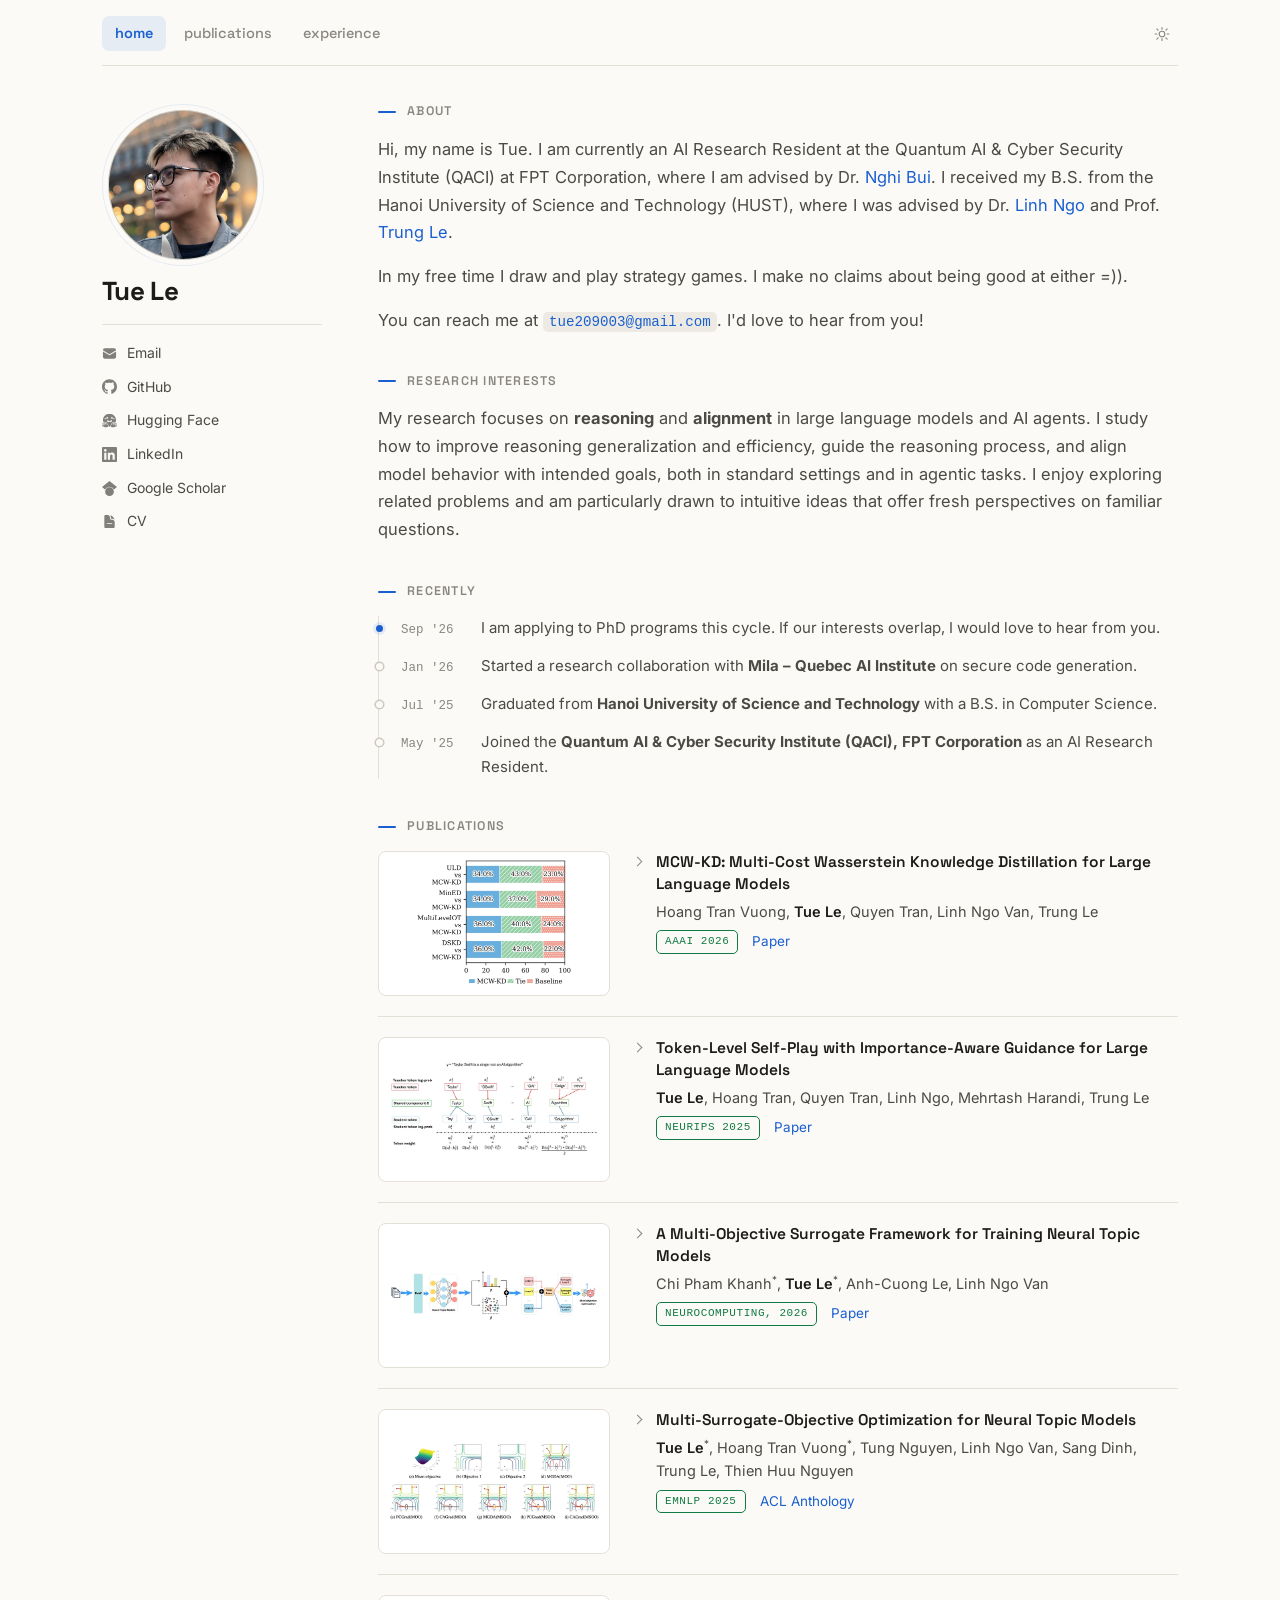
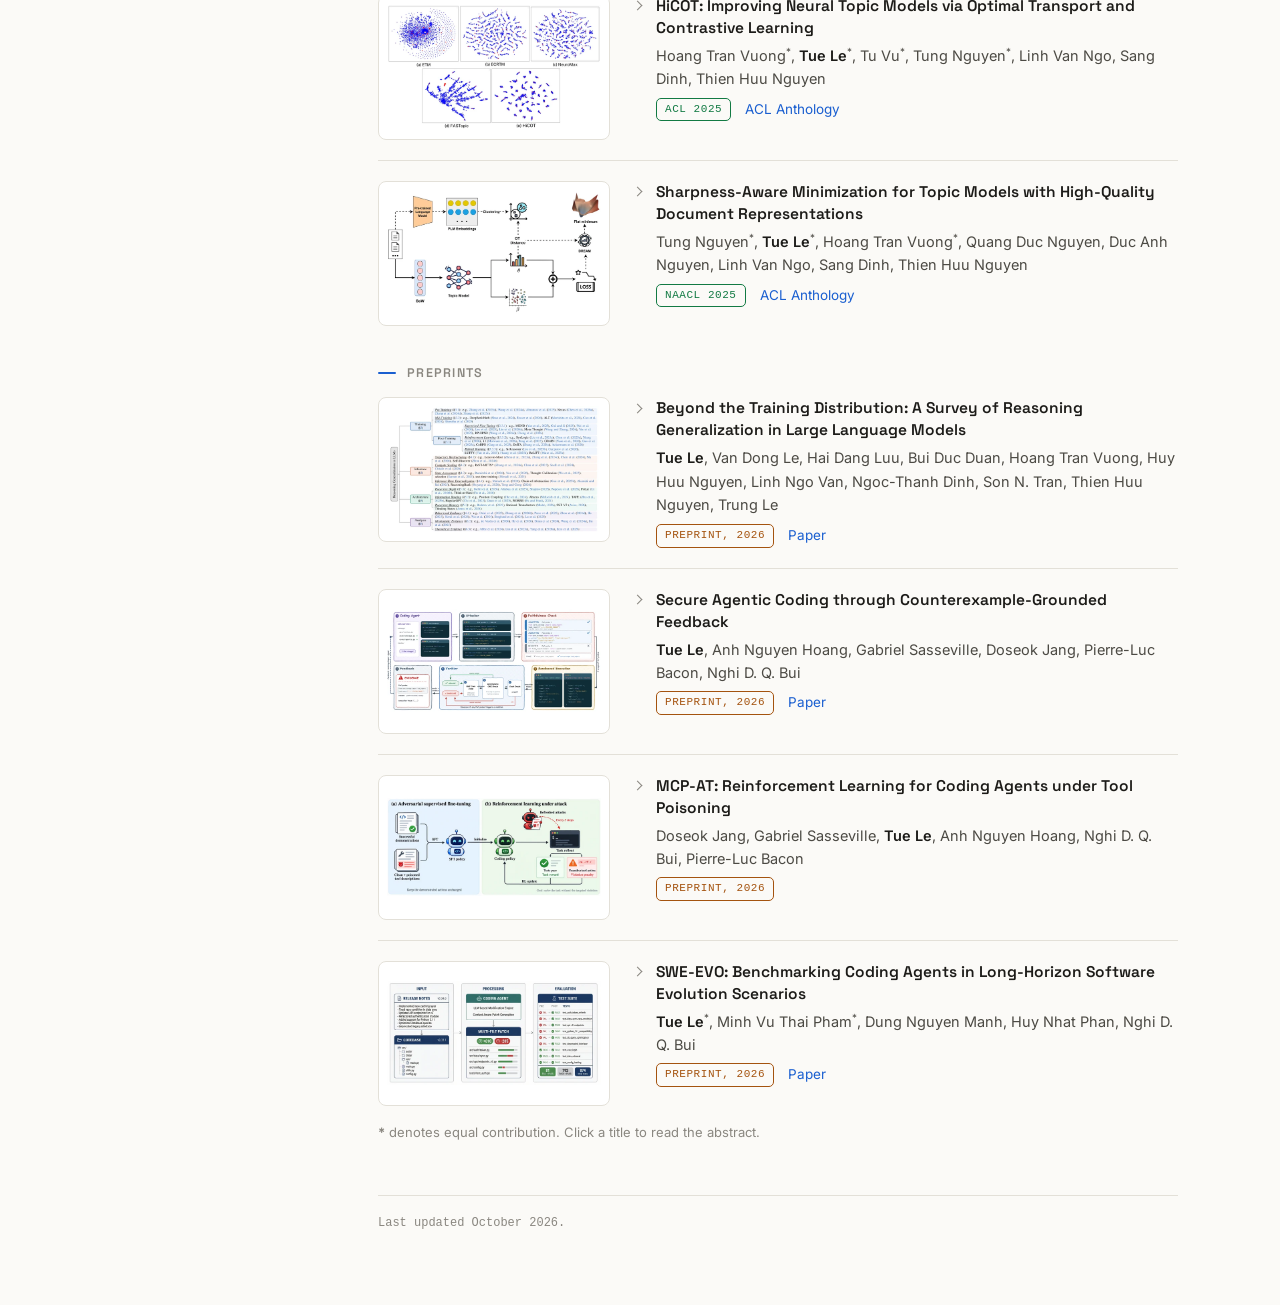
==== index.html @ 99e30674 "Add the MCP-AT abstract Co-Authored-By: Claude Opus 5.5 <noreply@anthropic.com>" ====
<!doctype html>
<html lang="en" data-edit-version="ldt-2026-09-casual-tabs">
  <head>
    <meta charset="UTF-8" />
    <meta name="viewport" content="width=device-width, initial-scale=1.0" />
    <title>Tue Le</title>
    <meta
      name="description"
      content="Tue Le (Le Dinh Tri Tue) works on reasoning and alignment for large language models. Based in Hanoi, Vietnam."
    />
    <meta name="author" content="Le Dinh Tri Tue" />
    <meta name="color-scheme" content="light dark" />
    <link rel="canonical" href="https://tue09.github.io/" />

    <meta property="og:type" content="profile" />
    <meta property="og:title" content="Tue Le" />
    <meta
      property="og:description"
      content="Reasoning and alignment for large language models."
    />
    <meta property="og:url" content="https://tue09.github.io/" />
    <meta property="og:image" content="https://tue09.github.io/assets/profile.jpg" />
    <meta name="twitter:card" content="summary" />

    <script>
      (() => {
        const root = document.documentElement;
        root.classList.add("js");
        try {
          const saved = localStorage.getItem("site-theme");
          const prefersDark = window.matchMedia("(prefers-color-scheme: dark)").matches;
          root.setAttribute("data-theme", saved || (prefersDark ? "dark" : "light"));
        } catch (error) {
          root.setAttribute("data-theme", "light");
        }
      })();
    </script>

    <link rel="preconnect" href="https://fonts.googleapis.com" />
    <link rel="preconnect" href="https://fonts.gstatic.com" crossorigin />
    <link
      href="https://fonts.googleapis.com/css2?family=Inter:wght@400;500;600;700&family=Space+Grotesk:wght@500;600;700&display=swap"
      rel="stylesheet"
    />
    <!-- Favicon: Dragon Ball panel (Akira Toriyama / Shueisha), cropped to a circle.
         Source kept at assets/favicon-source.jpg. -->
    <link rel="icon" type="image/png" sizes="16x16" href="favicon-16.png?v=2026091111" />
    <link rel="icon" type="image/png" sizes="32x32" href="favicon-32.png?v=2026091111" />
    <link rel="icon" type="image/png" sizes="48x48" href="favicon-48.png?v=2026091111" />
    <link rel="apple-touch-icon" sizes="180x180" href="apple-touch-icon.png?v=2026091111" />
    <link rel="stylesheet" href="styles.css?v=2026110501" />
  </head>
  <body>
    <a class="skip-link" href="#main">Skip to content</a>

    <!-- Hidden authoring affordance: hover the bottom-left corner -->
    <div class="edit-hotzone" id="editHotzone">
      <div class="edit-bar" role="group" aria-label="Page authoring tools">
        <button class="edit-toggle" id="editToggle" type="button" aria-pressed="false">Edit</button>
        <button class="edit-export" id="editExport" type="button">Export</button>
        <span class="edit-status" id="editStatus" role="status" aria-live="polite"></span>
      </div>
    </div>

    <div class="shell">
      <header class="topbar">
        <nav class="tabs" id="tabs" aria-label="Sections">
          <a href="#home" data-tab-link="home">home</a>
          <a href="#publications" data-tab-link="publications">publications</a>
          <a href="#experience" data-tab-link="experience">experience</a>
        </nav>

        <button class="theme-btn" id="themeToggle" type="button" aria-label="Switch to dark mode">
          <svg class="ic-sun" viewBox="0 0 24 24" aria-hidden="true"><circle cx="12" cy="12" r="4.2"/><path d="M12 2.4v2.6M12 19v2.6M4.2 12H1.6M22.4 12h-2.6M6.1 6.1 4.3 4.3M19.7 19.7l-1.8-1.8M17.9 6.1l1.8-1.8M4.3 19.7l1.8-1.8"/></svg>
          <svg class="ic-moon" viewBox="0 0 24 24" aria-hidden="true"><path d="M20.5 14.6A8.6 8.6 0 0 1 9.4 3.5a8.6 8.6 0 1 0 11.1 11.1Z"/></svg>
        </button>
      </header>

      <div class="layout">
        <aside class="profile" aria-label="Profile">
          <img
            class="avatar"
            src="assets/profile.jpg"
            width="300"
            height="300"
            alt="Tue Le"
            fetchpriority="high"
          />
          <h1 class="profile-name">Tue Le</h1>
          <ul class="profile-links" aria-label="Profiles">
            <li>
              <a href="mailto:tue209003@gmail.com">
                <svg viewBox="0 0 24 24" aria-hidden="true"><path d="M1.5 8.6691V17.25C1.5 18.9069 2.84315 20.25 4.5 20.25H19.5C21.1569 20.25 22.5 18.9069 22.5 17.25V8.6691L13.5723 14.1631C12.6081 14.7564 11.3919 14.7564 10.4277 14.1631L1.5 8.6691Z"/><path d="M22.5 6.90783V6.75C22.5 5.09315 21.1569 3.75 19.5 3.75H4.5C2.84315 3.75 1.5 5.09315 1.5 6.75V6.90783L11.2139 12.8856C11.696 13.1823 12.304 13.1823 12.7861 12.8856L22.5 6.90783Z"/></svg><span>Email</span>
              </a>
            </li>
            <li>
              <a href="https://github.com/tue09" target="_blank" rel="noopener">
                <svg viewBox="0 0 24 24" aria-hidden="true"><path d="M12 .297c-6.63 0-12 5.373-12 12 0 5.303 3.438 9.8 8.205 11.385.6.113.82-.258.82-.577 0-.285-.01-1.04-.015-2.04-3.338.724-4.042-1.61-4.042-1.61C4.422 18.07 3.633 17.7 3.633 17.7c-1.087-.744.084-.729.084-.729 1.205.084 1.838 1.236 1.838 1.236 1.07 1.835 2.809 1.305 3.495.998.108-.776.417-1.305.76-1.605-2.665-.3-5.466-1.332-5.466-5.93 0-1.31.465-2.38 1.235-3.22-.135-.303-.54-1.523.105-3.176 0 0 1.005-.322 3.3 1.23.96-.267 1.98-.399 3-.405 1.02.006 2.04.138 3 .405 2.28-1.552 3.285-1.23 3.285-1.23.645 1.653.24 2.873.12 3.176.765.84 1.23 1.91 1.23 3.22 0 4.61-2.805 5.625-5.475 5.92.42.36.81 1.096.81 2.22 0 1.606-.015 2.896-.015 3.286 0 .315.21.69.825.57C20.565 22.092 24 17.592 24 12.297c0-6.627-5.373-12-12-12"/></svg><span>GitHub</span>
              </a>
            </li>
            <li>
              <a href="https://huggingface.co/LeTue09" target="_blank" rel="noopener">
                <svg viewBox="0 0 24 24" aria-hidden="true"><path d="M12.025 1.13c-5.77 0-10.449 4.647-10.449 10.378 0 1.112.178 2.181.503 3.185.064-.222.203-.444.416-.577a.96.96 0 0 1 .524-.15c.293 0 .584.124.84.284.278.173.48.408.71.694.226.282.458.611.684.951v-.014c.017-.324.106-.622.264-.874s.403-.487.762-.543c.3-.047.596.06.787.203s.31.313.4.467c.15.257.212.468.233.542.01.026.653 1.552 1.657 2.54.616.605 1.01 1.223 1.082 1.912.055.537-.096 1.059-.38 1.572.637.121 1.294.187 1.967.187.657 0 1.298-.063 1.921-.178-.287-.517-.44-1.041-.384-1.581.07-.69.465-1.307 1.081-1.913 1.004-.987 1.647-2.513 1.657-2.539.021-.074.083-.285.233-.542.09-.154.208-.323.4-.467a1.08 1.08 0 0 1 .787-.203c.359.056.604.29.762.543s.247.55.265.874v.015c.225-.34.457-.67.683-.952.23-.286.432-.52.71-.694.257-.16.547-.284.84-.285a.97.97 0 0 1 .524.151c.228.143.373.388.43.625l.006.04a10.3 10.3 0 0 0 .534-3.273c0-5.731-4.678-10.378-10.449-10.378M8.327 6.583a1.5 1.5 0 0 1 .713.174 1.487 1.487 0 0 1 .617 2.013c-.183.343-.762-.214-1.102-.094-.38.134-.532.914-.917.71a1.487 1.487 0 0 1 .69-2.803m7.486 0a1.487 1.487 0 0 1 .689 2.803c-.385.204-.536-.576-.916-.71-.34-.12-.92.437-1.103.094a1.487 1.487 0 0 1 .617-2.013 1.5 1.5 0 0 1 .713-.174m-10.68 1.55a.96.96 0 1 1 0 1.921.96.96 0 0 1 0-1.92m13.838 0a.96.96 0 1 1 0 1.92.96.96 0 0 1 0-1.92M8.489 11.458c.588.01 1.965 1.157 3.572 1.164 1.607-.007 2.984-1.155 3.572-1.164.196-.003.305.12.305.454 0 .886-.424 2.328-1.563 3.202-.22-.756-1.396-1.366-1.63-1.32q-.011.001-.02.006l-.044.026-.01.008-.03.024q-.018.017-.035.036l-.032.04a1 1 0 0 0-.058.09l-.014.025q-.049.088-.11.19a1 1 0 0 1-.083.116 1.2 1.2 0 0 1-.173.18q-.035.029-.075.058a1.3 1.3 0 0 1-.251-.243 1 1 0 0 1-.076-.107c-.124-.193-.177-.363-.337-.444-.034-.016-.104-.008-.2.022q-.094.03-.216.087-.06.028-.125.063l-.13.074q-.067.04-.136.086a3 3 0 0 0-.135.096 3 3 0 0 0-.26.219 2 2 0 0 0-.12.121 2 2 0 0 0-.106.128l-.002.002a2 2 0 0 0-.09.132l-.001.001a1.2 1.2 0 0 0-.105.212q-.013.036-.024.073c-1.139-.875-1.563-2.317-1.563-3.203 0-.334.109-.457.305-.454m.836 10.354c.824-1.19.766-2.082-.365-3.194-1.13-1.112-1.789-2.738-1.789-2.738s-.246-.945-.806-.858-.97 1.499.202 2.362c1.173.864-.233 1.45-.685.64-.45-.812-1.683-2.896-2.322-3.295s-1.089-.175-.938.647 2.822 2.813 2.562 3.244-1.176-.506-1.176-.506-2.866-2.567-3.49-1.898.473 1.23 2.037 2.16c1.564.932 1.686 1.178 1.464 1.53s-3.675-2.511-4-1.297c-.323 1.214 3.524 1.567 3.287 2.405-.238.839-2.71-1.587-3.216-.642-.506.946 3.49 2.056 3.522 2.064 1.29.33 4.568 1.028 5.713-.624m5.349 0c-.824-1.19-.766-2.082.365-3.194 1.13-1.112 1.789-2.738 1.789-2.738s.246-.945.806-.858.97 1.499-.202 2.362c-1.173.864.233 1.45.685.64.451-.812 1.683-2.896 2.322-3.295s1.089-.175.938.647-2.822 2.813-2.562 3.244 1.176-.506 1.176-.506 2.866-2.567 3.49-1.898-.473 1.23-2.037 2.16c-1.564.932-1.686 1.178-1.464 1.53s3.675-2.511 4-1.297c.323 1.214-3.524 1.567-3.287 2.405.238.839 2.71-1.587 3.216-.642.506.946-3.49 2.056-3.522 2.064-1.29.33-4.568 1.028-5.713-.624"/></svg><span>Hugging Face</span>
              </a>
            </li>
            <li>
              <a href="https://www.linkedin.com/in/tue-le-2b1769280/" target="_blank" rel="noopener">
                <svg viewBox="0 0 24 24" aria-hidden="true"><path d="M20.447 20.452h-3.554v-5.569c0-1.328-.027-3.037-1.852-3.037-1.853 0-2.136 1.445-2.136 2.939v5.667H9.351V9h3.414v1.561h.046c.477-.9 1.637-1.85 3.37-1.85 3.601 0 4.267 2.37 4.267 5.455v6.286zM5.337 7.433c-1.144 0-2.063-.926-2.063-2.065 0-1.138.92-2.063 2.063-2.063 1.14 0 2.064.925 2.064 2.063 0 1.139-.925 2.065-2.064 2.065zm1.782 13.019H3.555V9h3.564v11.452zM22.225 0H1.771C.792 0 0 .774 0 1.729v20.542C0 23.227.792 24 1.771 24h20.451C23.2 24 24 23.227 24 22.271V1.729C24 .774 23.2 0 22.222 0h.003z"/></svg><span>LinkedIn</span>
              </a>
            </li>
            <li>
              <a href="https://scholar.google.com/citations?user=Q_nfA6wAAAAJ&amp;hl=en" target="_blank" rel="noopener">
                <svg viewBox="0 0 24 24" aria-hidden="true"><path d="M12 24a7 7 0 1 0 0-14 7 7 0 0 0 0 14Zm0-24L0 9.5l4.838 3.94A8 8 0 0 1 12 9a8 8 0 0 1 7.162 4.44L24 9.5Z"/></svg><span>Google Scholar</span>
              </a>
            </li>
            <li>
              <a href="assets/TueLe_resume.pdf" target="_blank" rel="noopener">
                <svg viewBox="0 0 24 24" aria-hidden="true"><path d="M5.625 1.5C4.58947 1.5 3.75 2.33947 3.75 3.375V20.625C3.75 21.6605 4.58947 22.5 5.625 22.5H18.375C19.4105 22.5 20.25 21.6605 20.25 20.625V12.75C20.25 10.6789 18.5711 9 16.5 9H14.625C13.5895 9 12.75 8.16053 12.75 7.125V5.25C12.75 3.17893 11.0711 1.5 9 1.5H5.625ZM7.5 15C7.5 14.5858 7.83579 14.25 8.25 14.25H15.75C16.1642 14.25 16.5 14.5858 16.5 15C16.5 15.4142 16.1642 15.75 15.75 15.75H8.25C7.83579 15.75 7.5 15.4142 7.5 15ZM8.25 17.25C7.83579 17.25 7.5 17.5858 7.5 18C7.5 18.4142 7.83579 18.75 8.25 18.75H12C12.4142 18.75 12.75 18.4142 12.75 18C12.75 17.5858 12.4142 17.25 12 17.25H8.25Z"/><path d="M12.9712 1.8159C13.768 2.73648 14.25 3.93695 14.25 5.25V7.125C14.25 7.33211 14.4179 7.5 14.625 7.5H16.5C17.8131 7.5 19.0135 7.98204 19.9341 8.77881C19.0462 5.37988 16.3701 2.70377 12.9712 1.8159Z"/></svg><span>CV</span>
              </a>
            </li>
          </ul>
        </aside>

        <div class="content">
          <main id="main">
            <!-- ==================== HOME ==================== -->
            <section class="panel" id="home" data-tab="home" aria-labelledby="about-h">
              <section class="block block-first" aria-labelledby="about-h">
                <h2 class="block-h" id="about-h">About</h2>

                <p class="lead" data-edit-id="bio-1">
                  Hi, my name is Tue. I am currently an AI Research Resident at the Quantum AI & Cyber Security Institute (QACI) at FPT Corporation, where I am advised by Dr. <a href="https://scholar.google.com/citations?user=QwybxYsAAAAJ&amp;hl=en" target="_blank" rel="noopener">Nghi Bui</a>. 
                  I received my B.S. from the Hanoi University of Science and Technology (HUST), where I was advised by
                  Dr. <a href="https://scholar.google.com/citations?user=tZ78MoQAAAAJ&amp;hl=en" target="_blank" rel="noopener">Linh Ngo</a>
                  and Prof. <a href="https://scholar.google.com/citations?user=gysdMxwAAAAJ&amp;hl=en" target="_blank" rel="noopener">Trung Le</a>.
                </p>

                <p class="lead" data-edit-id="bio-2">
                  In my free time I draw and play strategy games. I make no claims about being good at either =)).
                </p>

                <p class="contact" data-edit-id="contact-line">
                  You can reach me at <a href="mailto:tue209003@gmail.com"><code>tue209003@gmail.com</code></a>. I'd love to hear from you!
                </p>
              </section>

              <section class="block" aria-labelledby="research-h">
                <h2 class="block-h" id="research-h">Research Interests</h2>

                <p class="lead" data-edit-id="research-1">
                  My research focuses on <b>reasoning</b> and <b>alignment</b> in large language models and AI agents. I
                  study how to improve reasoning generalization and efficiency, guide the reasoning process, and align
                  model behavior with intended goals, both in standard settings and in agentic tasks. I enjoy exploring
                  related problems and am particularly drawn to intuitive ideas that offer fresh perspectives on familiar
                  questions.
                </p>
              </section>

              <section class="block" aria-labelledby="news-h">
                <h2 class="block-h" id="news-h">Recently</h2>
                <ul class="news-list">
                  <li>
                    <span class="when">Sep '26</span>
                    <span class="what" data-edit-id="news-1">
                      I am applying to PhD programs this cycle. If our interests overlap, I would love to hear from you.
                    </span>
                  </li>
                  <li>
                    <span class="when">Jan '26</span>
                    <span class="what" data-edit-id="news-2">
                      Started a research collaboration with <b>Mila – Quebec AI Institute</b> on secure code generation.
                    </span>
                  </li>
                  <li>
                    <span class="when">Jul '25</span>
                    <span class="what" data-edit-id="news-5">
                      Graduated from <b>Hanoi University of Science and Technology</b> with a B.S. in Computer Science.
                    </span>
                  </li>
                  <li>
                    <span class="when">May '25</span>
                    <span class="what" data-edit-id="news-6">
                      Joined the <b>Quantum AI & Cyber Security Institute (QACI), FPT Corporation</b> as an AI Research Resident.
                    </span>
                  </li>
                </ul>
              </section>

              <!-- Both lists are filled from the publications tab on load; those stay the single source. -->
              <section class="block" aria-labelledby="home-pub-h">
                <h2 class="block-h" id="home-pub-h">Publications</h2>
                <div id="homePubs" data-clone-of="pubList"></div>
              </section>

              <section class="block" aria-labelledby="home-preprint-h">
                <h2 class="block-h" id="home-preprint-h">Preprints</h2>
                <div id="homePreprints" data-clone-of="preprintList"></div>
                <p class="block-foot">
                  <b>*</b> denotes equal contribution. Click a title to read the abstract.
                </p>
              </section>

            </section>

            <!-- ==================== PUBLICATIONS ==================== -->
            <section class="panel" id="publications" data-tab="publications" aria-labelledby="pub-h">
              <h2 class="panel-h" id="pub-h">Publications</h2>
              <p class="panel-note"><b>*</b> denotes equal contribution. Click a title to read the abstract.</p>

              <ol class="pubs" id="pubList">
                <li class="pub">
                  <a class="pub-fig" href="assets/papers/mcw-kd-full.webp" target="_blank" rel="noopener" aria-label="Open the full-size figure">
                    <img src="assets/papers/mcw-kd.webp" alt="Bar chart of GPT-4o-mini win rates for MCW-KD against ULD, MinED, MultiLevelOT and DSKD" loading="lazy" decoding="async" />
                  </a>
                  <div class="pub-body">
                    <h3 class="pub-title">
                      <button type="button" class="pub-toggle" aria-expanded="false" aria-controls="abs-3">
                        <span class="chev" aria-hidden="true"></span>
                        MCW-KD: Multi-Cost Wasserstein Knowledge Distillation for Large Language Models
                      </button>
                    </h3>
                    <div class="pub-abstract" id="abs-3" hidden>
                      <p>
                        Knowledge distillation (KD) is widely recognized as an effective approach for compressing large
                        language models (LLMs). However, standard KD methods often falter when confronted with architectural
                        or tokenization heterogeneity between teacher and student models, which creates a mismatch in their
                        representations. While Optimal Transport (OT) provides a promising solution to align these
                        representations, most OT-based methods rely on a single cost function, which isn't enough to capture
                        the multifaceted discrepancies between models with distinct designs. To address this limitation, we
                        introduce Multi-Cost Wasserstein Knowledge Distillation (MCW-KD), a novel framework that enhances KD
                        by simultaneously optimizing several cost functions within a unified OT formulation. MCW-KD employs
                        specific cost matrices to effectively align both the final hidden states and the output distributions
                        of the models. We also provide a rigorous theoretical foundation for the proposed Multi-Cost
                        Wasserstein Distance, ensuring both mathematical validity and computational ability. Extensive
                        experiments on instruction-following datasets demonstrate that MCW-KD significantly improves student
                        model performance compared to state-of-the-art KD baselines, especially when teacher and student
                        models have different tokenizers.
                      </p>
                    </div>
                    <p class="pub-authors">
                      Hoang Tran Vuong, <b>Tue Le</b>, Quyen Tran, Linh Ngo Van, Trung Le
                    </p>
                    <p class="pub-meta">
                      <span class="venue">AAAI 2026</span>
                      <a href="https://ojs.aaai.org/index.php/AAAI/article/view/40619" target="_blank" rel="noopener">Paper</a>
                    </p>
                  </div>
                </li>
                <li class="pub">
                  <a class="pub-fig" href="assets/papers/swift-full.webp" target="_blank" rel="noopener" aria-label="Open the full-size figure">
                    <img src="assets/papers/swift.webp" alt="Teacher and student tokens mapped to shared components, with each student token weighted by the difference in log-probabilities" loading="lazy" decoding="async" />
                  </a>
                  <div class="pub-body">
                    <h3 class="pub-title">
                      <button type="button" class="pub-toggle" aria-expanded="false" aria-controls="abs-4">
                        <span class="chev" aria-hidden="true"></span>
                        Token-Level Self-Play with Importance-Aware Guidance for Large Language Models
                      </button>
                    </h3>
                    <div class="pub-abstract" id="abs-4" hidden>
                      <p>
                        Leveraging the power of Large Language Models (LLMs) through preference optimization is crucial for
                        aligning model outputs with human values. Direct Preference Optimization (DPO) has recently emerged
                        as a simple yet effective method by directly optimizing on preference data without the need for
                        explicit reward models. However, DPO typically relies on human-labeled preference data, which can
                        limit its scalability. Self-Play Fine-Tuning (SPIN) addresses this by allowing models to generate
                        their own rejected samples, reducing the dependence on human annotations. Nevertheless, SPIN
                        uniformly applies learning signals across all tokens, ignoring the fine-grained quality variations
                        within responses. As the model improves, rejected samples increasingly contain high-quality tokens,
                        making the uniform treatment of tokens suboptimal. In this paper, we propose SWIFT (Self-Play
                        Weighted Fine-Tuning), a fine-grained self-refinement method that assigns token-level importance
                        weights estimated from a stronger teacher model. Beyond alignment, we also demonstrate that SWIFT
                        serves as an effective knowledge distillation strategy by using the teacher not for logits matching,
                        but for reward-guided token weighting. Extensive experiments on diverse benchmarks and settings
                        demonstrate that SWIFT consistently surpasses both existing alignment approaches and conventional
                        knowledge distillation methods.
                      </p>
                    </div>
                    <p class="pub-authors">
                      <b>Tue Le</b>, Hoang Tran, Quyen Tran, Linh Ngo, Mehrtash Harandi, Trung Le
                    </p>
                    <p class="pub-meta">
                      <span class="venue">NeurIPS 2025</span>
                      <a href="https://openreview.net/pdf?id=3VvdoCcVPU" target="_blank" rel="noopener">Paper</a>
                    </p>
                  </div>
                </li>
                <li class="pub">
                  <a class="pub-fig" href="assets/papers/moo-surrogate-full.webp" target="_blank" rel="noopener" aria-label="Open the full-size figure">
                    <img src="assets/papers/moo-surrogate.webp" alt="Pipeline: a neural topic model turns a bag-of-words input into several losses, which become surrogate losses for multi-objective optimization" loading="lazy" decoding="async" />
                  </a>
                  <div class="pub-body">
                    <h3 class="pub-title">
                      <button type="button" class="pub-toggle" aria-expanded="false" aria-controls="abs-2">
                        <span class="chev" aria-hidden="true"></span>
                        A Multi-Objective Surrogate Framework for Training Neural Topic Models
                      </button>
                    </h3>
                    <div class="pub-abstract" id="abs-2" hidden>
                      <p>
                        Neural topic models have achieved notable advances in generating coherent topics and learning document-topic distributions, yet they commonly rely on multiple loss components that vary widely in scale. These imbalances make joint optimization difficult and often require extensive hyperparameter tuning. Multi-objective optimization (MOO) methods offer a promising direction, but their use has largely been limited to settings with shared-parameter architectures, restricting their applicability to many topic modeling frameworks. Moreover, applying standard MOO techniques directly to neural topic models can lead to degraded performance due to incompatibilities between the objectives. This work introduces a new strategy for integrating MOO into neural topic modeling without relying on hard parameter sharing. The proposed method enables effective coordination of multiple loss functions and facilitates stable optimization. Experiments on widely used benchmark corpora show that the approach yields substantial improvements over baseline neural topic models and consistently surpasses naïve MOO-based variants.
                      </p>
                    </div>
                    <p class="pub-authors">
                      Chi Pham Khanh<sup>*</sup>, <b>Tue Le</b><sup>*</sup>, Anh-Cuong Le, Linh Ngo Van
                    </p>
                    <p class="pub-meta">
                      <span class="venue">Neurocomputing, 2026</span>
                      <a href="https://www.sciencedirect.com/science/article/abs/pii/S0925231226008295" target="_blank" rel="noopener">Paper</a>
                    </p>
                  </div>
                </li>
                <li class="pub">
                  <a class="pub-fig" href="assets/papers/msoo-full.webp" target="_blank" rel="noopener" aria-label="Open the full-size figure">
                    <img src="assets/papers/msoo.webp" alt="Optimization trajectories on a two-objective toy problem for MGDA, PCGrad and CAGrad, with and without MSOO" loading="lazy" decoding="async" />
                  </a>
                  <div class="pub-body">
                    <h3 class="pub-title">
                      <button type="button" class="pub-toggle" aria-expanded="false" aria-controls="abs-5">
                        <span class="chev" aria-hidden="true"></span>
                        Multi-Surrogate-Objective Optimization for Neural Topic Models
                      </button>
                    </h3>
                    <div class="pub-abstract" id="abs-5" hidden>
                      <p>
                        Neural topic modeling has substantially improved topic quality and document topic distribution
                        compared to traditional probabilistic methods. These models often incorporate multiple loss
                        functions. However, the disparate magnitudes of these losses can make hyperparameter tuning for these
                        loss functions challenging, potentially creating obstacles for simultaneous optimization. While
                        gradient-based Multi-objective Optimization (MOO) algorithms offer a potential solution, they are
                        typically applied to shared parameters in multi-task learning, hindering their broader adoption,
                        particularly in Neural Topic Models (NTMs). Furthermore, our experiments reveal that naïve MOO
                        applications on NTMs can yield suboptimal results, even underperforming compared to implementations
                        without the MOO mechanism. This paper proposes a novel approach to integrate MOO algorithms,
                        independent of hard-parameter sharing architectures, and effectively optimizes multiple NTMs loss
                        functions. Comprehensive evaluations on widely used benchmark datasets demonstrate that our approach
                        significantly enhances baseline topic model performance and outperforms direct MOO applications on
                        NTMs.
                      </p>
                    </div>
                    <p class="pub-authors">
                      <b>Tue Le</b><sup>*</sup>, Hoang Tran Vuong<sup>*</sup>, Tung Nguyen, Linh Ngo Van, Sang Dinh,
                      Trung Le, Thien Huu Nguyen
                    </p>
                    <p class="pub-meta">
                      <span class="venue">EMNLP 2025</span>
                      <a href="https://aclanthology.org/2025.findings-emnlp.9/" target="_blank" rel="noopener">ACL Anthology</a>
                    </p>
                  </div>
                </li>
                <li class="pub">
                  <a class="pub-fig" href="assets/papers/hicot-full.webp" target="_blank" rel="noopener" aria-label="Open the full-size figure">
                    <img src="assets/papers/hicot.webp" alt="t-SNE plots of topic embeddings for ETM, ECRTM, NeuroMax, FASTopic and HiCOT" loading="lazy" decoding="async" />
                  </a>
                  <div class="pub-body">
                    <h3 class="pub-title">
                      <button type="button" class="pub-toggle" aria-expanded="false" aria-controls="abs-6">
                        <span class="chev" aria-hidden="true"></span>
                        HiCOT: Improving Neural Topic Models via Optimal Transport and Contrastive Learning
                      </button>
                    </h3>
                    <div class="pub-abstract" id="abs-6" hidden>
                      <p>
                        Recent advances in neural topic models (NTMs) have improved topic quality but still face challenges:
                        weak document-topic alignment, high inference costs due to large pretrained language models (PLMs),
                        and limited modeling of hierarchical topic structures. To address these issues, we introduce HiCOT
                        (Hierarchical Clustering and Contrastive Learning with Optimal Transport for Neural Topic Modeling),
                        a novel framework that enhances topic coherence and efficiency. HiCOT integrates Optimal Transport to
                        refine document-topic relationships using compact PLM-based embeddings, captures semantic structure
                        of the documents. Additionally, it employs hierarchical clustering combine with contrastive learning
                        to disentangle topic-word and topic-topic relationships, ensuring clearer structure and better
                        coherence. Experimental results on multiple benchmark datasets demonstrate HiCOT's superior
                        effectiveness over existing NTMs in topic coherence, topic performance, representation quality, and
                        computational efficiency.
                      </p>
                    </div>
                    <p class="pub-authors">
                      Hoang Tran Vuong<sup>*</sup>, <b>Tue Le</b><sup>*</sup>, Tu Vu<sup>*</sup>,
                      Tung Nguyen<sup>*</sup>, Linh Van Ngo, Sang Dinh, Thien Huu Nguyen
                    </p>
                    <p class="pub-meta">
                      <span class="venue">ACL 2025</span>
                      <a href="https://aclanthology.org/2025.findings-acl.715/" target="_blank" rel="noopener">ACL Anthology</a>
                    </p>
                  </div>
                </li>
                <li class="pub">
                  <a class="pub-fig" href="assets/papers/sam-ntm-full.webp" target="_blank" rel="noopener" aria-label="Open the full-size figure">
                    <img src="assets/papers/sam-ntm.webp" alt="Architecture: a topic model trained with DREAM, using an optimal-transport distance to clustered PLM embeddings to steer toward a flat minimum" loading="lazy" decoding="async" />
                  </a>
                  <div class="pub-body">
                    <h3 class="pub-title">
                      <button type="button" class="pub-toggle" aria-expanded="false" aria-controls="abs-7">
                        <span class="chev" aria-hidden="true"></span>
                        Sharpness-Aware Minimization for Topic Models with High-Quality Document Representations
                      </button>
                    </h3>
                    <div class="pub-abstract" id="abs-7" hidden>
                      <p>
                        Recent advanced frameworks in topic models have significantly enhanced the performance compared to
                        conventional probabilistic approaches. Such models, mostly constructed from neural network
                        architecture together with other advanced techniques such as contextual embedding, optimal transport
                        distance and pre-trained language model, etc. have effectively improved the topic quality and
                        document topic distribution. Despite the improvements, these methods lack considerations of effective
                        optimization for complex objective functions that contain log-likelihood and additional
                        regularization terms. In this study, we propose to apply an efficient optimization method to improve
                        the generalization and performance of topic models. Our approach explicitly considers the sharpness
                        of the loss landscape during optimization, which forces the optimizer to choose directions in the
                        parameter space that lead to flatter minima, in which the models are typically more stable and robust
                        to small perturbations in the data. Additionally, we propose an effective strategy to select the
                        flatness region for parameter optimization by leveraging the optimal transport distance between
                        doc-topic distributions and doc-cluster proportions, which can effectively enhance document
                        representation. Experimental results on popular benchmark datasets demonstrate that our method
                        effectively improves the performance of baseline topic models.
                      </p>
                    </div>
                    <p class="pub-authors">
                      Tung Nguyen<sup>*</sup>, <b>Tue Le</b><sup>*</sup>, Hoang Tran Vuong<sup>*</sup>,
                      Quang Duc Nguyen, Duc Anh Nguyen, Linh Van Ngo, Sang Dinh, Thien Huu Nguyen
                    </p>
                    <p class="pub-meta">
                      <span class="venue">NAACL 2025</span>
                      <a href="https://aclanthology.org/2025.naacl-long.231/" target="_blank" rel="noopener">ACL Anthology</a>
                    </p>
                  </div>
                </li>
              </ol>

              <h2 class="panel-h" id="preprint-h">Preprints</h2>

              <ol class="pubs" id="preprintList">
                <li class="pub">
                  <a class="pub-fig" href="assets/papers/survey-full.webp?v=3" target="_blank" rel="noopener" aria-label="Open the full-size figure">
                    <img src="assets/papers/survey.webp?v=3" alt="Taxonomy of reasoning generalization in LLMs: four branches (training, inference, architecture, analysis), each split into subtopics with representative papers" loading="lazy" decoding="async" />
                  </a>
                  <div class="pub-body">
                    <h3 class="pub-title">
                      <button type="button" class="pub-toggle" aria-expanded="false" aria-controls="abs-survey">
                        <span class="chev" aria-hidden="true"></span>
                        Beyond the Training Distribution: A Survey of Reasoning Generalization in Large Language Models
                      </button>
                    </h3>
                    <div class="pub-abstract" id="abs-survey" hidden>
                      <p>
                        Large language models (LLMs) have achieved strong performance on mathematical, logical, and
                        scientific reasoning tasks. However, this progress is commonly measured on benchmarks that remain
                        close to the distributions encountered during training. Small changes in notation or problem
                        structure, as well as deeper reasoning or new domains, can lead to substantial performance
                        degradation, raising a central question: when and how can LLMs generalize their reasoning beyond
                        their training distributions? This paper presents a comprehensive survey of reasoning
                        generalization in LLMs. We organize existing work into four complementary pillars: (1) training
                        methods that encourage transferable reasoning, (2) inference strategies that adapt computation at
                        test time, (3) architectural designs that support reusable operations, and (4) analyses that
                        characterize when and why generalization succeeds or fails. Building on this taxonomy, we compare
                        the assumptions, evaluation settings, and generalization claims of representative approaches. We
                        further summarize the main empirical findings and theoretical results, and discuss the evaluation
                        practices and open challenges that shape this emerging research direction.
                      </p>
                    </div>
                    <p class="pub-authors">
                      <b>Tue Le</b>, Van Dong Le, Hai Dang Luu, Bui Duc Duan, Hoang Tran Vuong, Huy Huu Nguyen,
                      Linh Ngo Van, Ngoc-Thanh Dinh, Son N. Tran, Thien Huu Nguyen, Trung Le
                    </p>
                    <p class="pub-meta">
                      <span class="venue venue-live">Preprint, 2026</span>
                      <a href="https://www.alphaxiv.org/abs/2611.reasoning-generalization-large-language-models" target="_blank" rel="noopener">Paper</a>
                    </p>
                  </div>
                </li>
                <li class="pub">
                  <a class="pub-fig" href="assets/papers/falcon-full.webp?v=2" target="_blank" rel="noopener" aria-label="Open the full-size figure">
                    <img src="assets/papers/falcon.webp?v=2" alt="FALCON pipeline: an attacker writes proof-of-concept probes against the coding agent's patch, a faithfulness check keeps probes that call the real target, they run in a sandbox, and a verifier turns the traces into a secure or insecure verdict with evidence" loading="lazy" decoding="async" />
                  </a>
                  <div class="pub-body">
                    <h3 class="pub-title">
                      <button type="button" class="pub-toggle" aria-expanded="false" aria-controls="abs-falcon">
                        <span class="chev" aria-hidden="true"></span>
                        Secure Agentic Coding through Counterexample-Grounded Feedback
                      </button>
                    </h3>
                    <div class="pub-abstract" id="abs-falcon" hidden>
                      <p>
                        As coding models and agent harnesses become more capable, reliable security verification is becoming
                        a central bottleneck. Improving secure code generation requires a signal whose reported progress
                        remains aligned with actual program behavior under optimization; otherwise, an optimizer can improve
                        the signal's verdict without removing the underlying vulnerability. Existing model-based approaches
                        require models to either infer program behavior from source code or specify correct outcomes for
                        adversarial tests, placing substantial reasoning demands on the security signal. We introduce FALCON,
                        a counterexample-grounded verification framework that separates attack exploration from behavioral
                        verification and connects them through execution traces of the program under test. In test-time
                        repair, FALCON yields substantially stronger held-out functional-security gains than alternative
                        security signals across secure code generation benchmarks, while preserving or improving
                        functionality. As an RL reward, FALCON also outperforms static-analysis and learned rewards on
                        held-out functional-security, even when all policies successfully optimize their respective training
                        rewards. Combining FALCON with either proxy reward further improves held-out performance, suggesting
                        that execution-grounded feedback can mitigate reward overoptimization while preserving useful
                        guidance from existing security signals.
                      </p>
                    </div>
                    <p class="pub-authors">
                      <b>Tue Le</b>, Anh Nguyen Hoang, Gabriel Sasseville, Doseok Jang, Pierre-Luc Bacon, Nghi D. Q. Bui
                    </p>
                    <p class="pub-meta">
                      <span class="venue venue-live">Preprint, 2026</span>
                      <a href="https://arxiv.org/abs/2610.25916" target="_blank" rel="noopener">Paper</a>
                    </p>
                  </div>
                </li>
                <li class="pub">
                  <!-- No public version yet, so no paper link. Add one once public. -->
                  <a class="pub-fig" href="assets/papers/mcp-at-full.webp" target="_blank" rel="noopener" aria-label="Open the full-size figure">
                    <img src="assets/papers/mcp-at.webp" alt="MCP-AT overview: (a) supervised fine-tuning on successful demonstrations with clean and poisoned tool descriptions gives an SFT policy, which (b) initializes a coding policy trained with reinforcement learning under attacks refreshed every 5 steps, rewarded for passing tests and penalized for unauthorized actions" loading="lazy" decoding="async" />
                  </a>
                  <div class="pub-body">
                    <h3 class="pub-title">
                      <button type="button" class="pub-toggle" aria-expanded="false" aria-controls="abs-mcp-at">
                        <span class="chev" aria-hidden="true"></span>
                        MCP-AT: Reinforcement Learning for Coding Agents under Tool Poisoning
                      </button>
                    </h3>
                    <div class="pub-abstract" id="abs-mcp-at" hidden>
                      <p>
                        Reinforcement learning for coding agents has become a standard component of modern post-training
                        pipelines, but it typically optimizes raw task completion. At the same time, Model Context Protocol
                        (MCP) servers have emerged as a popular mechanism for extending agent capabilities, exposing an attack
                        vector in which malicious servers inject instructions into tool documentation. Test-passing rewards
                        alone do not distinguish legitimate work from unauthorized actions, so an agent can solve a task while
                        following an injected instruction. We introduce MCP-AT, a two-stage post-training recipe that combines
                        adversarial supervised fine-tuning (SFT) with task-oriented reinforcement learning and explicit
                        security-violation penalties. SFT teaches task completion in the presence of poisoned tool
                        descriptions while subsequent RL combines verifiable task rewards with penalties on offending
                        tool-call arguments and refreshes attacks against the current policy. Evaluating Qwen3-14B policies on
                        clean and poisoned SWE-bench Verified tasks, MCP-AT approximately halves targeted attack success rate
                        relative to adversarial SFT and raises robust solve (task completion without the targeted violation
                        under attack) from 9.1% to 17.6%, with the relative benefit transferring to a held-out attacker. These
                        results suggest that adversarial post-training can strengthen resistance to tool-description
                        poisoning while improving coding performance.
                      </p>
                    </div>
                    <p class="pub-authors">
                      Doseok Jang, Gabriel Sasseville, <b>Tue Le</b>, Anh Nguyen Hoang, Nghi D. Q. Bui, Pierre-Luc Bacon
                    </p>
                    <p class="pub-meta">
                      <span class="venue venue-live">Preprint, 2026</span>
                    </p>
                  </div>
                </li>
                <li class="pub">
                  <a class="pub-fig" href="assets/papers/swe-evo-full.webp" target="_blank" rel="noopener" aria-label="Open the full-size figure">
                    <img src="assets/papers/swe-evo.webp" alt="SWE-EVO pipeline: release notes and a codebase go to a coding agent, whose multi-file patch is scored by the test suite" loading="lazy" decoding="async" />
                  </a>
                  <div class="pub-body">
                    <h3 class="pub-title">
                      <button type="button" class="pub-toggle" aria-expanded="false" aria-controls="abs-1">
                        <span class="chev" aria-hidden="true"></span>
                        SWE-EVO: Benchmarking Coding Agents in Long-Horizon Software Evolution Scenarios
                      </button>
                    </h3>
                    <div class="pub-abstract" id="abs-1" hidden>
                      <p>
                        Existing benchmarks for AI coding agents focus on isolated, single-issue tasks such as fixing a bug
                        or adding a small feature. However, real-world software engineering is a long-horizon endeavor:
                        developers interpret high-level requirements, coordinate changes across many files, and evolve
                        codebases over multiple iterations while preserving functionality. We introduce SWE-EVO, a benchmark
                        for this long-horizon software evolution challenge. Constructed from release notes of seven mature
                        open-source Python projects, SWE-EVO comprises 48 tasks requiring multi-step modifications spanning
                        an average of 21 files, validated against test suites averaging 874 tests per instance. Experiments
                        reveal a striking capability gap: GPT-5.4 with OpenHands achieves only 25% on SWE-EVO versus 72.80%
                        achieved by GPT-5.2 on SWE-Bench Verified, showing that current agents struggle with sustained,
                        multi-file reasoning. We also propose Fix Rate, a metric capturing partial progress on these complex,
                        long-horizon tasks.
                      </p>
                    </div>
                    <p class="pub-authors">
                      <b>Tue Le</b><sup>*</sup>, Minh Vu Thai Pham<sup>*</sup>, Dung Nguyen Manh, Huy Nhat Phan,
                      Nghi D. Q. Bui
                    </p>
                    <p class="pub-meta">
                      <span class="venue venue-live">Preprint, 2026</span>
                      <a href="https://arxiv.org/abs/2512.18470" target="_blank" rel="noopener">Paper</a>
                    </p>
                  </div>
                </li>
              </ol>
            </section>

            <!-- ==================== EXPERIENCE ==================== -->
            <section class="panel" id="experience" data-tab="experience" aria-labelledby="exp-h">
              <h2 class="panel-h" id="exp-h">Experience</h2>

              <ul class="rows">
                <li class="row">
                  <span class="when">2026 — now</span>
                  <span class="what">
                    <strong>Research Collaborator</strong>, Mila – Quebec AI Institute · Remote
                    <span class="sub" data-edit-id="exp-2">
                      Training and inference methods for the security, safety, and reliability of coding agents.
                    </span>
                  </span>
                </li>
                <li class="row">
                  <span class="when">2025 — now</span>
                  <span class="what">
                    <strong>AI Research Resident</strong>, Quantum AI &amp; Cyber Security Institute (QACI), FPT Corporation · Hanoi
                    <span class="sub" data-edit-id="exp-1">
                      Training and evaluation pipelines for reasoning and coding models: post-training recipes, benchmark
                      design, and the measurement work needed to tell a real capability gain from a benchmark artifact.
                    </span>
                  </span>
                </li>
                <li class="row">
                  <span class="when">2024 – 25</span>
                  <span class="what">
                    <strong>AI Engineer</strong>, VinBigdata Institute · Hanoi
                    <span class="sub" data-edit-id="exp-3">
                      Multimodal models for speech–language understanding and generation, focused on audio–text alignment.
                    </span>
                  </span>
                </li>
                <li class="row">
                  <span class="when">2023 – 25</span>
                  <span class="what">
                    <strong>Research Student</strong>, Data Science Lab, BKAI – HUST · Hanoi
                    <span class="sub" data-edit-id="exp-4">
                      Optimization algorithms for training stability and generalization across optimization tasks.
                    </span>
                  </span>
                </li>
              </ul>

              <h2 class="panel-h" id="edu-h">Education</h2>
              <ul class="rows">
                <li class="row">
                  <span class="when">2021 – 25</span>
                  <span class="what">
                    <strong>B.S. Computer Science</strong>, Hanoi University of Science and Technology
                    <span class="sub">Talented Program · GPA 3.4 / 4.0</span>
                  </span>
                </li>
                <li class="row">
                  <span class="when">2018 – 21</span>
                  <span class="what">
                    <strong>Ha Tinh High School for Gifted Students</strong>
                    <span class="sub">Mathematics Honors Class · 9.4 / 10</span>
                  </span>
                </li>
              </ul>

              <h2 class="panel-h" id="honors-h">Honors</h2>
              <ul class="rows">
                <li class="row">
                  <span class="when">2021</span>
                  <span class="what">
                    <strong>Vietnam IMO Team Selection Test</strong>
                    <span class="sub" data-edit-id="honor-1">
                      Selected among the top 50 mathematics students nationally through the Vietnamese Mathematical
                      Olympiad, and competed for a place on the national IMO team.
                    </span>
                  </span>
                </li>
                <li class="row">
                  <span class="when">2020 – 21</span>
                  <span class="what">
                    <strong>Vietnamese Mathematical Olympiad</strong>
                    <span class="sub">Second Prize, 2021 · Third Prize, 2020</span>
                  </span>
                </li>
                <li class="row">
                  <span class="when">2020</span>
                  <span class="what">
                    <strong>Odon Vallet Scholarship</strong>
                    <span class="sub">Awarded by the Odon Vallet Fund to the best students of the year.</span>
                  </span>
                </li>
              </ul>
            </section>
          </main>

          <footer class="site-footer">
            <p>Last updated October 2026.</p>
          </footer>
        </div>
      </div>
    </div>

    <script type="application/ld+json">
      {
        "@context": "https://schema.org",
        "@type": "Person",
        "name": "Le Dinh Tri Tue",
        "alternateName": "Tue Le",
        "url": "https://tue09.github.io/",
        "image": "https://tue09.github.io/assets/profile.jpg",
        "email": "mailto:tue209003@gmail.com",
        "jobTitle": "AI Research Resident",
        "worksFor": { "@type": "Organization", "name": "Quantum AI & Cyber Security Institute (QACI), FPT Corporation" },
        "alumniOf": { "@type": "CollegeOrUniversity", "name": "Hanoi University of Science and Technology" },
        "address": { "@type": "PostalAddress", "addressLocality": "Hanoi", "addressCountry": "VN" },
        "knowsAbout": [
          "Large language models",
          "Post-training",
          "Reinforcement learning",
          "Reasoning",
          "Coding agents",
          "Optimization"
        ],
        "sameAs": [
          "https://github.com/tue09",
          "https://huggingface.co/LeTue09",
          "https://www.linkedin.com/in/tue-le-2b1769280/"
        ]
      }
    </script>

    <script src="script.js?v=2026100501"></script>
  </body>
</html>
---- styles.css ----
/* ==========================================================================
   Tue Le — personal homepage
   Warm paper, one blue accent, Space Grotesk for anything that names things.
   ========================================================================== */

/* ---------- 1. Tokens ---------- */

:root {
  --bg: #fbfaf7;
  --bg-soft: #f2f0ea;
  --text: #1c1b18;
  --text-2: #4c4a44;
  --text-3: #8a8780;
  --rule: #e3e0d8;
  --rule-2: #cdc9be;
  --accent: #1a5fd0;
  --accent-hover: #12459c;
  --accent-wash: rgba(26, 95, 208, 0.09);
  --chip: #edeae3;
  --live: #a4530f;
  --accepted: #127a43;
  --sel-bg: #1e2a44;

  --font: "Inter", -apple-system, BlinkMacSystemFont, "Segoe UI", Roboto, "Helvetica Neue", sans-serif;
  --font-display: "Space Grotesk", "Inter", -apple-system, BlinkMacSystemFont, "Segoe UI", sans-serif;
  --font-mono: ui-monospace, SFMono-Regular, "SF Mono", Menlo, Consolas, monospace;

  --shell: 1140px;
  --pad: clamp(20px, 5vw, 32px);
  --ease: cubic-bezier(0.2, 0.7, 0.2, 1);
}

:root[data-theme="dark"] {
  --bg: #17171a;
  --bg-soft: #201f23;
  --text: #eceae5;
  --text-2: #b8b5ae;
  --text-3: #85827c;
  --rule: #2c2b30;
  --rule-2: #3d3c42;
  --accent: #7aaeff;
  --accent-hover: #a8c9ff;
  --accent-wash: rgba(122, 174, 255, 0.13);
  --chip: #26252a;
  --live: #e0a45f;
  --accepted: #5cc98c;
  --sel-bg: #334a78;
}

/* ---------- 2. Base ---------- */

*,
*::before,
*::after {
  box-sizing: border-box;
}

html {
  -webkit-text-size-adjust: 100%;
}

body {
  margin: 0;
  background: var(--bg);
  color: var(--text-2);
  font-family: var(--font);
  font-size: 16px;
  line-height: 1.62;
  -webkit-font-smoothing: antialiased;
  text-rendering: optimizeLegibility;
}

h1,
h2,
h3 {
  margin: 0;
  color: var(--text);
  font-family: var(--font-display);
  font-weight: 600;
  line-height: 1.25;
  letter-spacing: -0.015em;
}

p {
  margin: 0;
}

ul,
ol {
  margin: 0;
  padding: 0;
  list-style: none;
}

a {
  color: var(--accent);
  text-decoration: none;
  transition: color 0.15s var(--ease);
}

a:hover {
  color: var(--accent-hover);
  text-decoration: underline;
  text-underline-offset: 2px;
}

sup {
  font-size: 0.68em;
  line-height: 0;
}

code {
  font-family: var(--font-mono);
  font-size: 0.86em;
  padding: 2px 6px;
  border-radius: 5px;
  background: var(--chip);
}

:focus-visible {
  outline: 2px solid var(--accent);
  outline-offset: 3px;
  border-radius: 3px;
}

/* Selection is a blue-black navy with white text; dark mode uses a lighter
   navy so the highlight still stands off the near-black page. The two rules
   stay separate because one unknown selector would invalidate the whole list. */
::selection {
  background: var(--sel-bg);
  color: #fff;
}

::-moz-selection {
  background: var(--sel-bg);
  color: #fff;
}

.skip-link {
  position: absolute;
  left: -9999px;
  top: 0;
  padding: 8px 14px;
  background: var(--bg);
  border: 1px solid var(--rule-2);
  border-radius: 6px;
  z-index: 50;
}

.skip-link:focus {
  left: 12px;
  top: 12px;
}

.shell {
  width: 100%;
  max-width: var(--shell);
  margin: 0 auto;
  padding: 0 var(--pad) 72px;
}

/* ---------- 3. Top bar / tabs ---------- */

.topbar {
  display: flex;
  align-items: center;
  justify-content: space-between;
  gap: 16px;
  padding: 16px 0 14px;
  margin-bottom: 38px;
  border-bottom: 1px solid var(--rule);
}

.tabs {
  display: flex;
  gap: 5px;
}

.tabs a {
  padding: 6px 13px;
  border-radius: 7px;
  color: var(--text-3);
  font-family: var(--font-display);
  font-size: 14.5px;
  font-weight: 500;
  letter-spacing: -0.005em;
  transition: color 0.15s var(--ease), background-color 0.15s var(--ease);
}

.tabs a:hover {
  color: var(--text);
  background: var(--bg-soft);
  text-decoration: none;
}

.tabs a.is-active {
  color: var(--accent);
  background: var(--accent-wash);
  font-weight: 600;
}

.theme-btn {
  display: grid;
  place-items: center;
  width: 32px;
  height: 32px;
  padding: 0;
  border: 1px solid transparent;
  border-radius: 7px;
  background: transparent;
  color: var(--text-3);
  cursor: pointer;
  transition: color 0.15s var(--ease), background-color 0.15s var(--ease);
}

.theme-btn:hover {
  color: var(--text);
  background: var(--bg-soft);
}

.theme-btn svg {
  width: 16px;
  height: 16px;
  fill: none;
  stroke: currentColor;
  stroke-width: 1.7;
  stroke-linecap: round;
  stroke-linejoin: round;
}

.theme-btn .ic-moon,
:root[data-theme="dark"] .theme-btn .ic-sun {
  display: none;
}

:root[data-theme="dark"] .theme-btn .ic-moon {
  display: block;
}

/* ---------- 4. Panels & block headings ---------- */

.panel {
  animation: fade 0.28s var(--ease) both;
}

html.js .panel[hidden] {
  display: none;
}

@keyframes fade {
  from {
    opacity: 0;
    transform: translateY(5px);
  }
}

@media (prefers-reduced-motion: reduce) {
  .panel {
    animation: none;
  }
}

.block {
  display: block;
  margin-top: 40px;
}

.block-first {
  margin-top: 0;
}

.block-h,
.panel-h {
  display: flex;
  align-items: center;
  gap: 11px;
  margin-bottom: 16px;
  font-family: var(--font-display);
  font-size: 12.5px;
  font-weight: 600;
  letter-spacing: 0.1em;
  text-transform: uppercase;
  color: var(--text-3);
}

.block-h::before,
.panel-h::before {
  content: "";
  width: 18px;
  height: 2px;
  flex: none;
  border-radius: 2px;
  background: var(--accent);
}

.panel-h {
  margin-top: 42px;
}

.panel > .panel-h:first-child {
  margin-top: 0;
}

.panel-note {
  margin: -6px 0 16px 29px;
  font-size: 13.5px;
  color: var(--text-3);
}

.block-foot {
  margin-top: 16px;
  font-size: 13px;
  color: var(--text-3);
}

.panel-foot {
  margin-top: 32px;
  padding-top: 18px;
  border-top: 1px solid var(--rule);
  font-size: 14px;
  color: var(--text-3);
}

/* ---------- 5. Layout: profile sidebar + content ---------- */

.layout {
  display: grid;
  grid-template-columns: 220px minmax(0, 1fr);
  gap: 56px;
  align-items: start;
}

/* Sticky so the links stay in reach down a long publication list. */
.profile {
  position: sticky;
  top: 28px;
}

/* The ring is a 7px shadow; the margin keeps it inside the column edge. */
.avatar {
  display: block;
  width: 148px;
  height: 148px;
  margin: 7px;
  border-radius: 999px;
  object-fit: cover;
  background: var(--bg-soft);
  box-shadow: 0 0 0 1px var(--rule-2), 0 0 0 6px var(--bg), 0 0 0 7px var(--accent-wash);
}

.profile-name {
  margin: 16px 0 16px;
  font-size: 26px;
  font-weight: 700;
  letter-spacing: -0.025em;
}

.profile-links {
  display: grid;
  gap: 1px;
  padding-top: 12px;
  border-top: 1px solid var(--rule);
}

.profile-links a {
  display: flex;
  align-items: center;
  gap: 10px;
  margin: 0 -8px;
  padding: 5px 8px;
  border-radius: 6px;
  color: var(--text-2);
  font-size: 14px;
  transition: color 0.15s var(--ease), background-color 0.15s var(--ease);
}

.profile-links svg {
  width: 15px;
  height: 15px;
  flex: none;
  fill: currentColor;
  opacity: 0.7;
  transition: opacity 0.15s var(--ease);
}

.profile-links a:hover {
  background: var(--accent-wash);
  color: var(--accent);
  text-decoration: none;
}

.profile-links a:hover svg {
  opacity: 1;
}

.lead {
  margin-bottom: 16px;
  font-size: 16.5px;
  line-height: 1.68;
}

/* Sits with the intro paragraphs now, so it needs no rule above it. */
.contact {
  font-size: 16.5px;
}

/* ---------- 6. Home: recently ---------- */

.news-list {
  display: grid;
  gap: 14px;
  padding-left: 22px;
  border-left: 1px solid var(--rule);
}

.news-list li {
  position: relative;
  display: grid;
  grid-template-columns: 66px 1fr;
  gap: 14px;
  align-items: baseline;
  font-size: 15px;
}

.news-list li::before {
  content: "";
  position: absolute;
  left: -25.5px;
  top: 0.6em;
  width: 7px;
  height: 7px;
  border-radius: 999px;
  background: var(--bg);
  box-shadow: 0 0 0 1.5px var(--rule-2);
}

.news-list li:first-child::before {
  background: var(--accent);
  box-shadow: 0 0 0 3px var(--accent-wash);
}

.when {
  color: var(--text-3);
  font-family: var(--font-mono);
  font-size: 12.5px;
  white-space: nowrap;
}

.news-list .what {
  color: var(--text-2);
}

/* ---------- 7. Publications ---------- */

.pubs {
  display: grid;
}

.pub {
  display: grid;
  grid-template-columns: 232px minmax(0, 1fr);
  gap: 24px;
  align-items: start;
  padding: 20px 0;
  border-bottom: 1px solid var(--rule);
}

/* Paper figures are drawn on white, so the frame stays white in dark mode too.
   object-fit: contain keeps whole figures visible whatever their aspect ratio. */
.pub-fig {
  display: block;
  aspect-ratio: 16 / 10;
  padding: 8px;
  border: 1px solid var(--rule);
  border-radius: 8px;
  background: #fff;
  overflow: hidden;
  transition: border-color 0.15s var(--ease), box-shadow 0.15s var(--ease);
}

.pub-fig img {
  display: block;
  width: 100%;
  height: 100%;
  object-fit: contain;
}

.pub-fig:hover {
  border-color: var(--accent);
  box-shadow: 0 8px 22px -14px rgba(0, 0, 0, 0.4);
}

/* Stand-in for a paper with no public figure yet: the short name on the same
   white card. Not a link, so it has no hover state. */
.pub-fig-text {
  display: grid;
  place-items: center;
  color: #1c1b18;
  font-family: var(--font-display);
  font-size: 30px;
  font-weight: 700;
  letter-spacing: -0.02em;
}

.pub-fig-text:hover {
  border-color: var(--rule);
  box-shadow: none;
}

/* A title with no abstract behind it: plain text, aligned with the toggles. */
.pub-title-plain {
  padding-left: 22px;
}

.pub:first-child {
  padding-top: 0;
}

.pub:last-child {
  border-bottom: 0;
  padding-bottom: 0;
}

.pub-title {
  font-size: 15.5px;
  font-weight: 600;
  line-height: 1.42;
  letter-spacing: -0.008em;
}

.pub-toggle {
  display: block;
  width: 100%;
  position: relative;
  padding: 0 0 0 22px;
  margin: 0;
  border: 0;
  background: none;
  color: var(--text);
  font: inherit;
  text-align: left;
  cursor: pointer;
  transition: color 0.15s var(--ease);
}

.pub-toggle:hover {
  color: var(--accent);
}

.chev {
  position: absolute;
  left: 0;
  top: 0.5em;
  width: 7px;
  height: 7px;
  border-right: 1.8px solid var(--text-3);
  border-bottom: 1.8px solid var(--text-3);
  transform: rotate(-45deg);
  transition: transform 0.2s var(--ease), border-color 0.15s var(--ease);
}

.pub-toggle:hover .chev {
  border-color: var(--accent);
}

.pub-toggle[aria-expanded="true"] .chev {
  transform: rotate(45deg) translate(-1px, -1px);
}

.pub-abstract {
  padding: 11px 0 2px 22px;
  font-size: 14.5px;
  line-height: 1.66;
  color: var(--text-2);
}

.pub-abstract p {
  padding: 2px 0 2px 14px;
  border-left: 2px solid var(--accent-wash);
}

.abs-note {
  display: block;
  margin-top: 8px;
  font-size: 13px;
  color: var(--text-3);
}

.pub-authors {
  margin-top: 5px;
  padding-left: 22px;
  font-size: 14.5px;
  color: var(--text-2);
}

.pub-authors b {
  font-weight: 600;
  color: var(--text);
}

.pub-meta {
  display: flex;
  flex-wrap: wrap;
  align-items: center;
  gap: 5px 14px;
  margin-top: 7px;
  padding-left: 22px;
  font-size: 13.5px;
}

/* Green = accepted / published; the preprint overrides to amber below. */
.venue {
  padding: 2px 8px;
  border: 1px solid currentColor;
  border-radius: 5px;
  color: var(--accepted);
  font-family: var(--font-mono);
  font-size: 11px;
  letter-spacing: 0.05em;
  text-transform: uppercase;
}

.venue-live {
  color: var(--live);
}


/* ---------- 8. Experience rows ---------- */

.rows {
  display: grid;
  gap: 16px;
}

.row {
  display: grid;
  grid-template-columns: 90px 1fr;
  gap: 16px;
  align-items: baseline;
}

.row .what {
  color: var(--text);
  font-size: 15px;
}

.row strong {
  font-weight: 600;
}

.row .sub {
  display: block;
  margin-top: 2px;
  color: var(--text-2);
  font-size: 14.5px;
  font-weight: 400;
}

/* ---------- 9. Footer ---------- */

.site-footer {
  margin-top: 52px;
  padding-top: 18px;
  border-top: 1px solid var(--rule);
  font-family: var(--font-mono);
  font-size: 12px;
  color: var(--text-3);
}

/* ---------- 10. Hidden authoring affordance ---------- */

.edit-hotzone {
  position: fixed;
  left: 0;
  bottom: 0;
  z-index: 90;
  width: 40px;
  height: 40px;
}

.edit-hotzone:hover,
.edit-hotzone:focus-within,
.edit-hotzone.is-open {
  width: auto;
}

.edit-bar {
  display: flex;
  align-items: center;
  gap: 6px;
  margin: 8px;
  padding: 5px 7px;
  border: 1px solid var(--rule-2);
  border-radius: 8px;
  background: var(--bg);
  box-shadow: 0 10px 30px -18px rgba(0, 0, 0, 0.5);
  opacity: 0;
  transform: translateX(-8px);
  pointer-events: none;
  transition: opacity 0.2s var(--ease), transform 0.2s var(--ease);
}

.edit-hotzone:hover .edit-bar,
.edit-hotzone:focus-within .edit-bar,
.edit-hotzone.is-open .edit-bar {
  opacity: 1;
  transform: none;
  pointer-events: auto;
}

.edit-bar button {
  padding: 4px 9px;
  border: 1px solid var(--rule);
  border-radius: 5px;
  background: transparent;
  color: var(--text-2);
  font-family: var(--font-mono);
  font-size: 10px;
  letter-spacing: 0.06em;
  text-transform: uppercase;
  cursor: pointer;
  white-space: nowrap;
}

.edit-bar button:hover {
  border-color: var(--accent);
  color: var(--accent);
}

.edit-status {
  font-family: var(--font-mono);
  font-size: 10px;
  color: var(--text-3);
}

[contenteditable="true"] {
  outline: 1px dashed var(--rule-2);
  outline-offset: 4px;
  border-radius: 3px;
}

/* ---------- 11. Small screens ---------- */

@media (max-width: 640px) {
  .shell {
    padding-bottom: 56px;
  }

  .news-list li,
  .row {
    grid-template-columns: 1fr;
    gap: 2px;
  }

  .pub {
    grid-template-columns: minmax(0, 1fr);
    gap: 14px;
  }

  /* Full-width on phones: let each figure set its own height instead of
     floating a wide diagram in a mostly empty 16:10 box. */
  .pub-fig {
    aspect-ratio: auto;
  }

  .pub-fig img {
    height: auto;
  }

  .pub-fig-text {
    padding: 26px 8px;
  }

  .tabs a {
    padding: 6px 10px;
    font-size: 14px;
  }

  .lead {
    font-size: 16px;
  }
}

/* Under ~860px there is no room for two columns: the profile goes back on top,
   photo beside the name, links as a wrapping row of chips. */
@media (max-width: 860px) {
  .layout {
    grid-template-columns: minmax(0, 1fr);
    gap: 30px;
  }

  .profile {
    position: static;
    display: grid;
    grid-template-columns: auto minmax(0, 1fr);
    align-items: center;
    column-gap: 18px;
  }

  .avatar {
    width: 76px;
    height: 76px;
    margin: 5px;
    box-shadow: 0 0 0 1px var(--rule-2), 0 0 0 4px var(--bg), 0 0 0 5px var(--accent-wash);
  }

  .profile-name {
    margin: 0;
  }

  .profile-links {
    grid-column: 1 / -1;
    display: flex;
    flex-wrap: wrap;
    gap: 7px;
    margin-top: 18px;
    padding-top: 0;
    border-top: 0;
  }

  .profile-links a {
    margin: 0;
    height: 31px;
    padding: 0 11px;
    border: 1px solid var(--rule-2);
    border-radius: 8px;
    font-size: 13px;
  }

  .profile-links a:hover {
    border-color: var(--accent);
  }
}

@media print {
  .topbar,
  .edit-hotzone,
  .site-footer,
  .profile-links {
    display: none;
  }

  .layout {
    display: block;
  }

  html.js .panel[hidden] {
    display: block;
  }

  .pub-abstract[hidden] {
    display: none;
  }
}
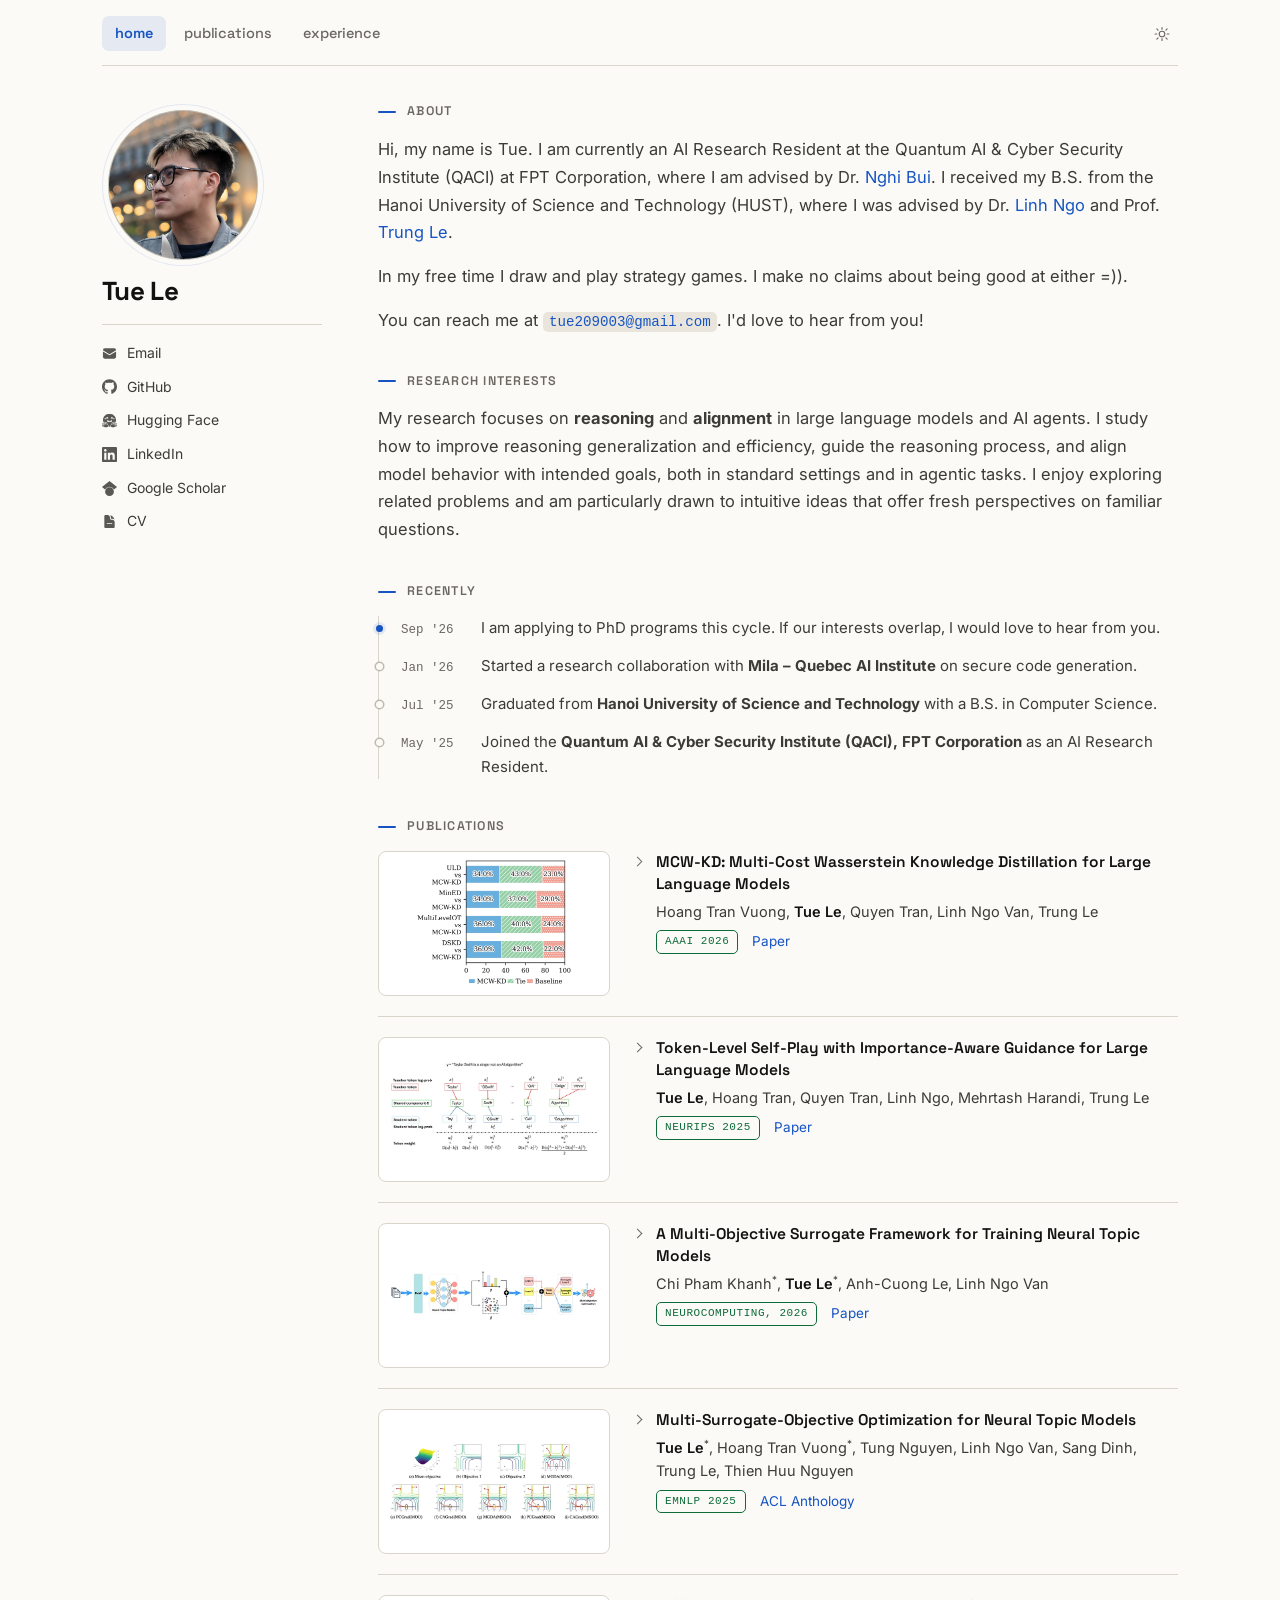
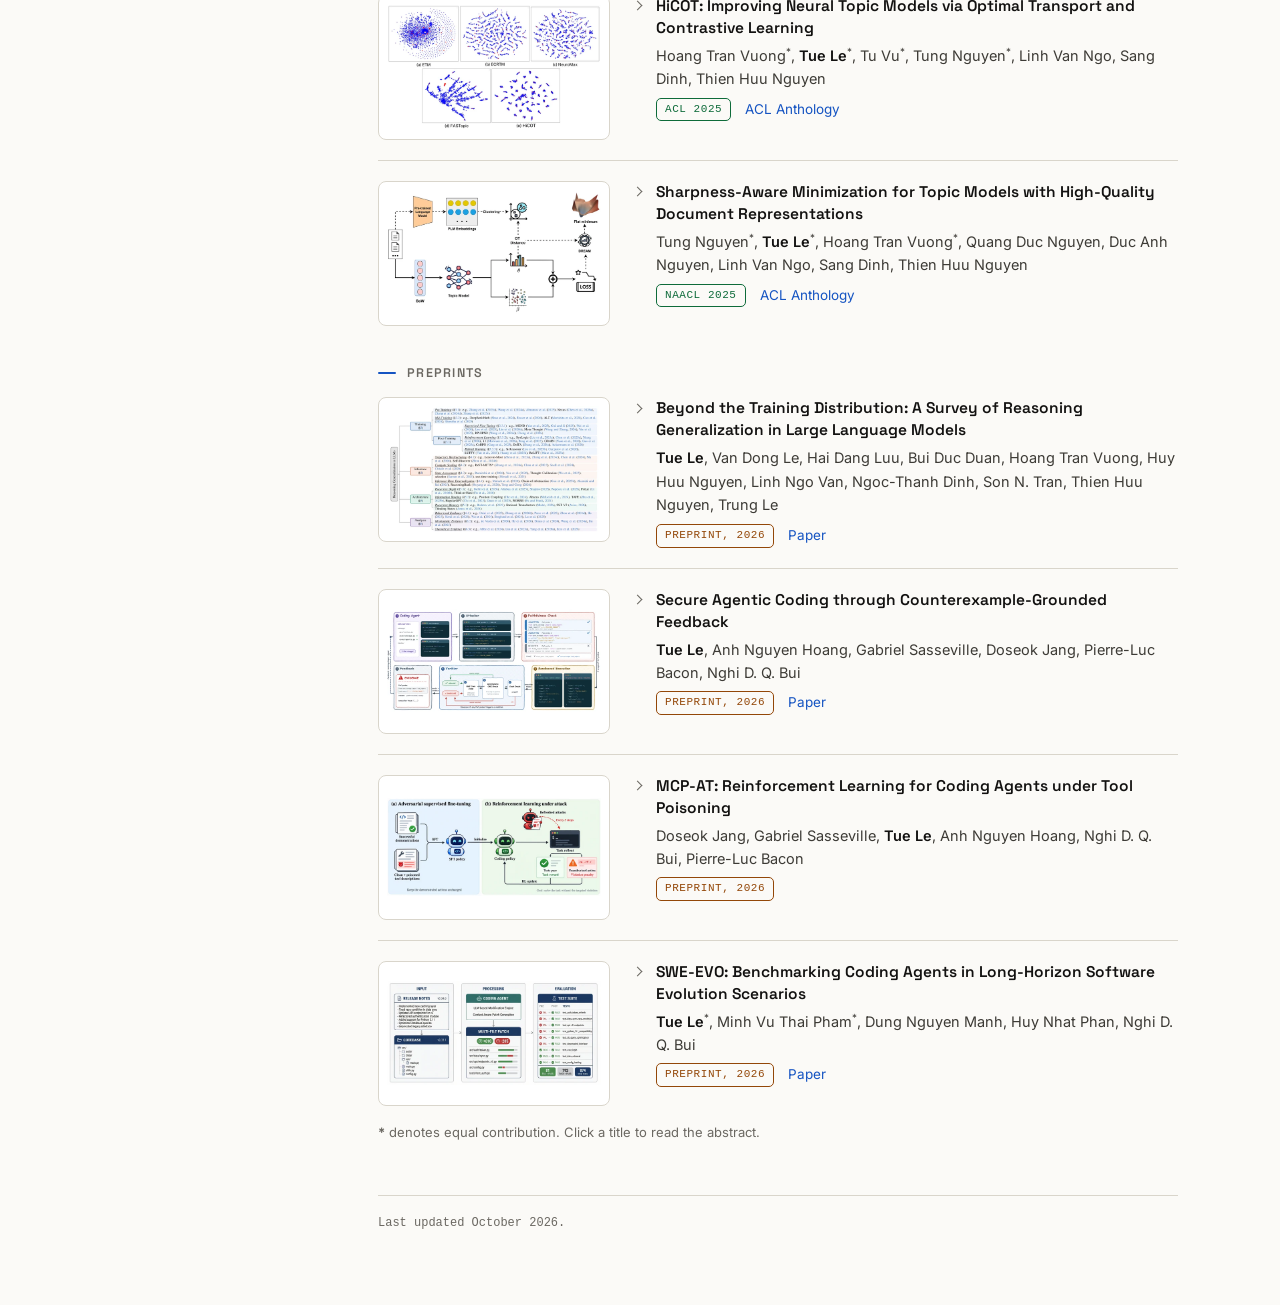
==== commit 0a031757: "Raise text and line contrast a step in both themes Co-Authored-By: Claude Opus 5.5 <noreply@anthropi" ====
--- a/index.html
+++ b/index.html
@@ -48,7 +48,7 @@
     <link rel="icon" type="image/png" sizes="32x32" href="favicon-32.png?v=2026091111" />
     <link rel="icon" type="image/png" sizes="48x48" href="favicon-48.png?v=2026091111" />
     <link rel="apple-touch-icon" sizes="180x180" href="apple-touch-icon.png?v=2026091111" />
-    <link rel="stylesheet" href="styles.css?v=2026110501" />
+    <link rel="stylesheet" href="styles.css?v=2026111801" />
   </head>
   <body>
     <a class="skip-link" href="#main">Skip to content</a>
--- a/styles.css
+++ b/styles.css
@@ -8,17 +8,17 @@
 :root {
   --bg: #fbfaf7;
   --bg-soft: #f2f0ea;
-  --text: #1c1b18;
-  --text-2: #4c4a44;
-  --text-3: #8a8780;
-  --rule: #e3e0d8;
-  --rule-2: #cdc9be;
-  --accent: #1a5fd0;
-  --accent-hover: #12459c;
-  --accent-wash: rgba(26, 95, 208, 0.09);
-  --chip: #edeae3;
-  --live: #a4530f;
-  --accepted: #127a43;
+  --text: #121110;
+  --text-2: #3d3b36;
+  --text-3: #6b6862;
+  --rule: #d9d5cb;
+  --rule-2: #bfbaae;
+  --accent: #1554c2;
+  --accent-hover: #0f3f91;
+  --accent-wash: rgba(21, 84, 194, 0.1);
+  --chip: #e9e5dc;
+  --live: #934708;
+  --accepted: #0e6b3a;
   --sel-bg: #1e2a44;
 
   --font: "Inter", -apple-system, BlinkMacSystemFont, "Segoe UI", Roboto, "Helvetica Neue", sans-serif;
@@ -33,17 +33,17 @@
 :root[data-theme="dark"] {
   --bg: #17171a;
   --bg-soft: #201f23;
-  --text: #eceae5;
-  --text-2: #b8b5ae;
-  --text-3: #85827c;
-  --rule: #2c2b30;
-  --rule-2: #3d3c42;
-  --accent: #7aaeff;
-  --accent-hover: #a8c9ff;
-  --accent-wash: rgba(122, 174, 255, 0.13);
+  --text: #f4f2ee;
+  --text-2: #cac7c0;
+  --text-3: #a19e97;
+  --rule: #34333a;
+  --rule-2: #4a4950;
+  --accent: #8dbaff;
+  --accent-hover: #b3d0ff;
+  --accent-wash: rgba(141, 186, 255, 0.14);
   --chip: #26252a;
-  --live: #e0a45f;
-  --accepted: #5cc98c;
+  --live: #eab274;
+  --accepted: #6dd59a;
   --sel-bg: #334a78;
 }
 
@@ -379,7 +379,7 @@
   height: 15px;
   flex: none;
   fill: currentColor;
-  opacity: 0.7;
+  opacity: 0.85;
   transition: opacity 0.15s var(--ease);
 }
 
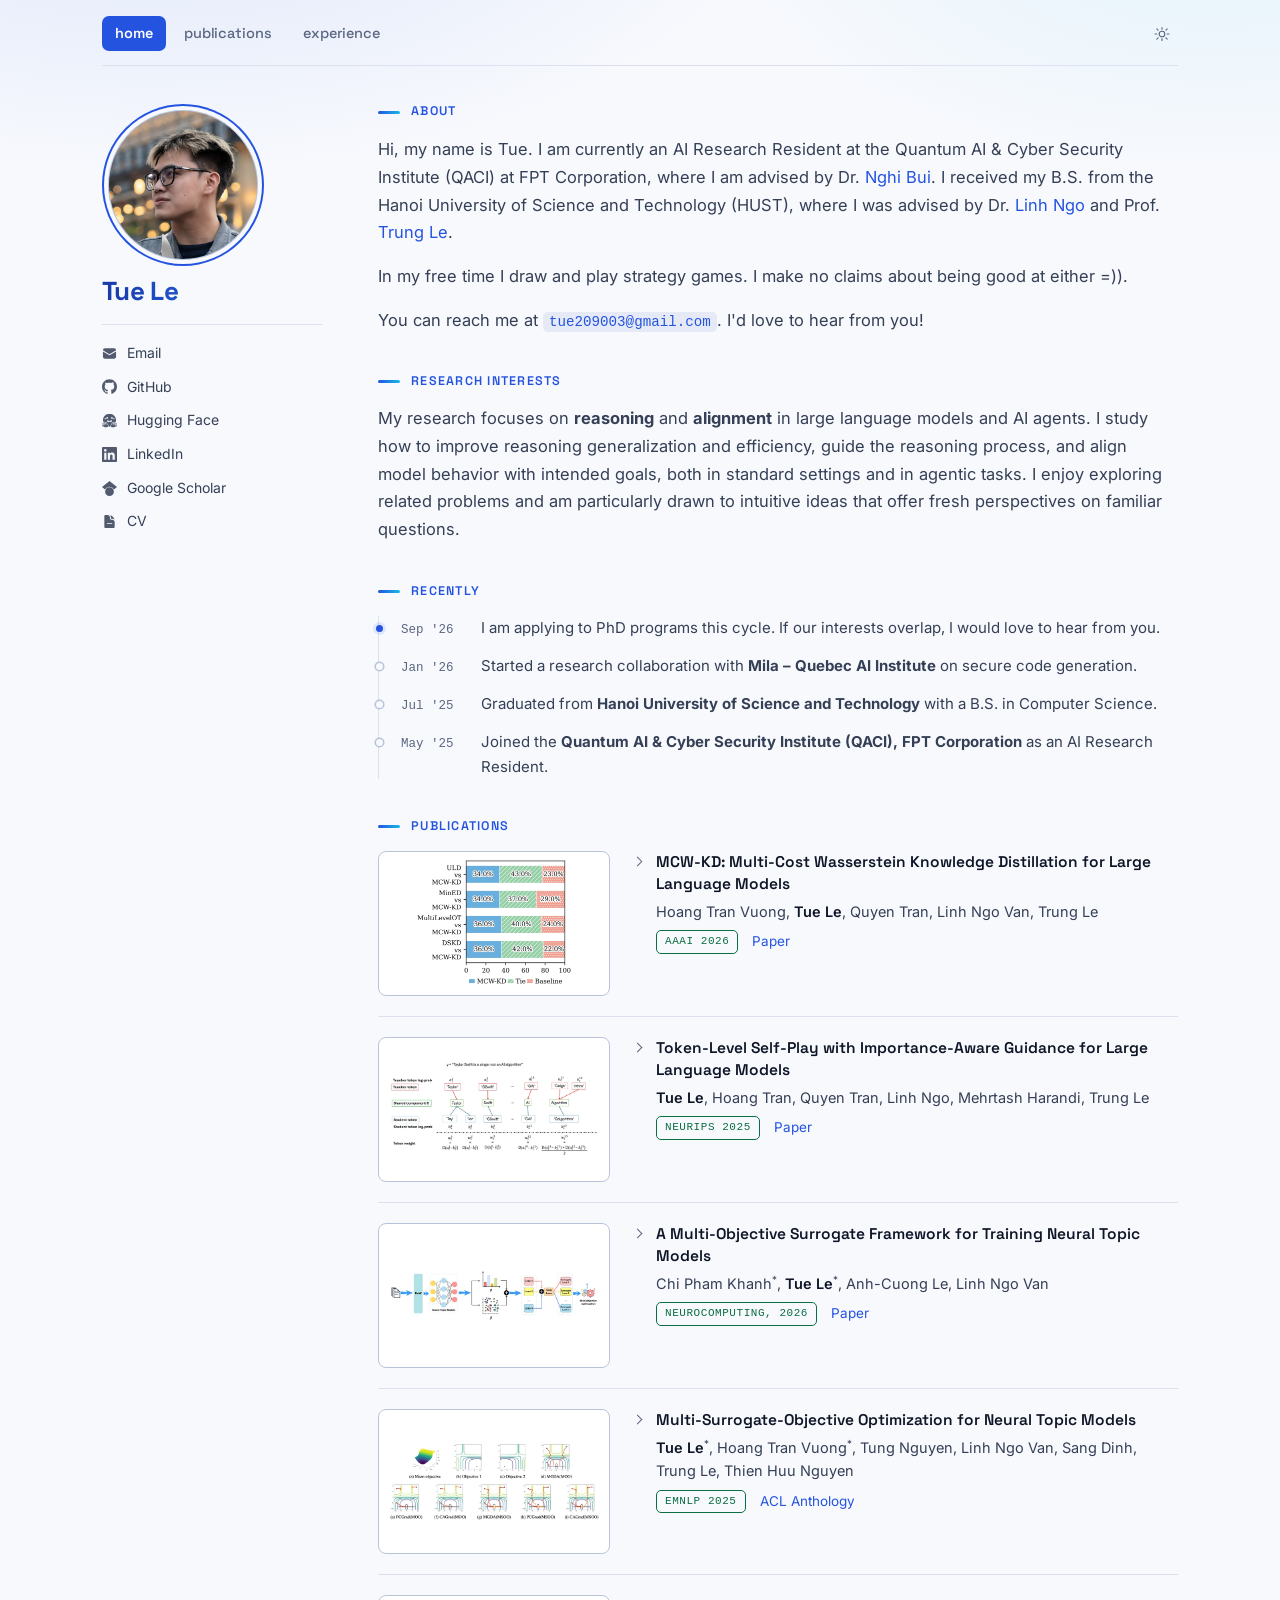
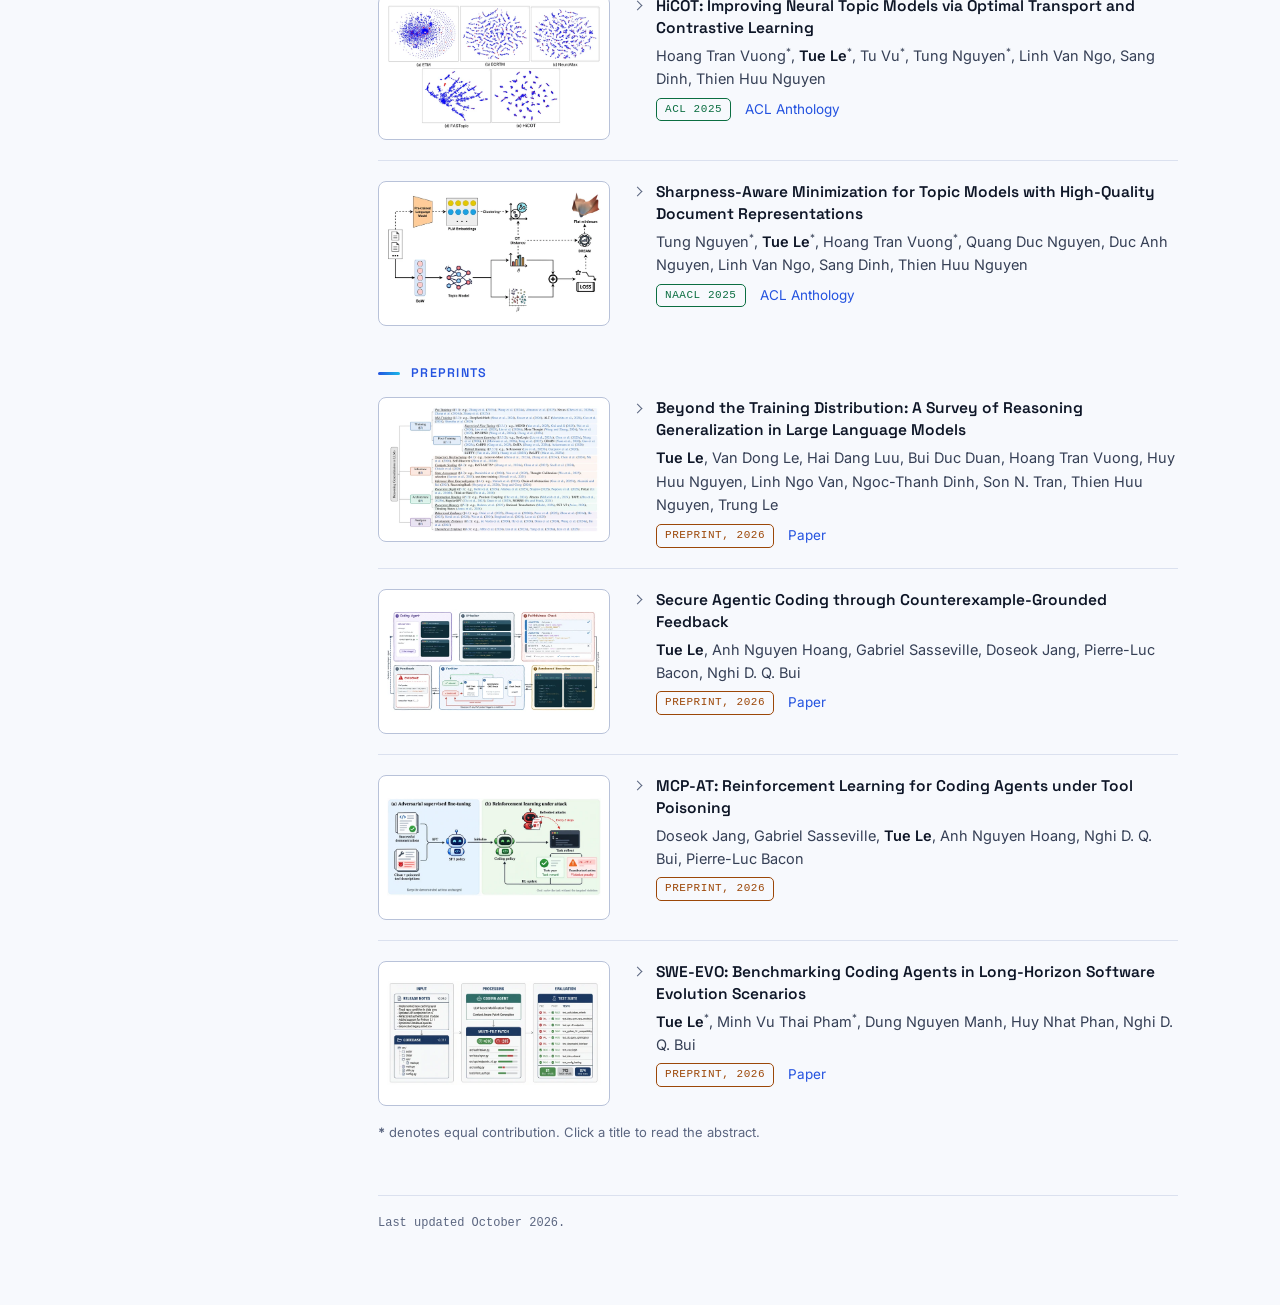
==== commit d5fd6ce7: "Switch to the Cobalt theme Brighter blue on a cool white (deep navy in dark mode), a faint glow at t" ====
--- a/index.html
+++ b/index.html
@@ -48,7 +48,7 @@
     <link rel="icon" type="image/png" sizes="32x32" href="favicon-32.png?v=2026091111" />
     <link rel="icon" type="image/png" sizes="48x48" href="favicon-48.png?v=2026091111" />
     <link rel="apple-touch-icon" sizes="180x180" href="apple-touch-icon.png?v=2026091111" />
-    <link rel="stylesheet" href="styles.css?v=2026111801" />
+    <link rel="stylesheet" href="styles.css?v=2026111802" />
   </head>
   <body>
     <a class="skip-link" href="#main">Skip to content</a>
--- a/styles.css
+++ b/styles.css
@@ -1,25 +1,31 @@
 /* ==========================================================================
    Tue Le — personal homepage
-   Warm paper, one blue accent, Space Grotesk for anything that names things.
+   Cool white, cobalt accent, Space Grotesk for anything that names things.
    ========================================================================== */
 
 /* ---------- 1. Tokens ---------- */
 
 :root {
-  --bg: #fbfaf7;
-  --bg-soft: #f2f0ea;
-  --text: #121110;
-  --text-2: #3d3b36;
-  --text-3: #6b6862;
-  --rule: #d9d5cb;
-  --rule-2: #bfbaae;
-  --accent: #1554c2;
-  --accent-hover: #0f3f91;
-  --accent-wash: rgba(21, 84, 194, 0.1);
-  --chip: #e9e5dc;
-  --live: #934708;
-  --accepted: #0e6b3a;
+  --bg: #f7f9fd;
+  --bg-soft: #eceff8;
+  --text: #0d1526;
+  --text-2: #353f55;
+  --text-3: #5b6680;
+  --rule: #dbe1ef;
+  --rule-2: #b8c2d9;
+  --accent: #2453e0;
+  --accent-2: #19b8e8;
+  --accent-hover: #173aa8;
+  --accent-wash: rgba(36, 83, 224, 0.1);
+  --on-accent: #fff;
+  --chip: #e5eaf6;
+  --live: #9c4708;
+  --accepted: #0b6e41;
   --sel-bg: #1e2a44;
+  --name-from: #173aa8;
+  --name-to: #2f7dff;
+  --glow: rgba(36, 83, 224, 0.11);
+  --glow-2: rgba(0, 170, 230, 0.08);
 
   --font: "Inter", -apple-system, BlinkMacSystemFont, "Segoe UI", Roboto, "Helvetica Neue", sans-serif;
   --font-display: "Space Grotesk", "Inter", -apple-system, BlinkMacSystemFont, "Segoe UI", sans-serif;
@@ -31,20 +37,25 @@
 }
 
 :root[data-theme="dark"] {
-  --bg: #17171a;
-  --bg-soft: #201f23;
-  --text: #f4f2ee;
-  --text-2: #cac7c0;
-  --text-3: #a19e97;
-  --rule: #34333a;
-  --rule-2: #4a4950;
-  --accent: #8dbaff;
-  --accent-hover: #b3d0ff;
-  --accent-wash: rgba(141, 186, 255, 0.14);
-  --chip: #26252a;
-  --live: #eab274;
-  --accepted: #6dd59a;
-  --sel-bg: #334a78;
+  --bg: #0b1020;
+  --bg-soft: #141b30;
+  --text: #eef2fb;
+  --text-2: #c3cbdd;
+  --text-3: #8f9ab3;
+  --rule: #1f2841;
+  --rule-2: #2f3a58;
+  --accent: #82a8ff;
+  --accent-hover: #aec6ff;
+  --accent-wash: rgba(130, 168, 255, 0.15);
+  --on-accent: #0b1020;
+  --chip: #182039;
+  --live: #f0b070;
+  --accepted: #62d39c;
+  --sel-bg: #33467a;
+  --name-from: #eef2fb;
+  --name-to: #82a8ff;
+  --glow: rgba(70, 110, 255, 0.2);
+  --glow-2: rgba(0, 170, 230, 0.1);
 }
 
 /* ---------- 2. Base ---------- */
@@ -59,9 +70,14 @@
   -webkit-text-size-adjust: 100%;
 }
 
+/* Two faint glows at the top of the page; they scroll away with the content. */
 body {
   margin: 0;
-  background: var(--bg);
+  background:
+    radial-gradient(900px 420px at 12% -120px, var(--glow), transparent 70%),
+    radial-gradient(700px 360px at 95% -80px, var(--glow-2), transparent 70%),
+    var(--bg);
+  background-repeat: no-repeat;
   color: var(--text-2);
   font-family: var(--font);
   font-size: 16px;
@@ -194,8 +210,8 @@
 }
 
 .tabs a.is-active {
-  color: var(--accent);
-  background: var(--accent-wash);
+  color: var(--on-accent);
+  background: var(--accent);
   font-weight: 600;
 }
 
@@ -280,17 +296,17 @@
   font-weight: 600;
   letter-spacing: 0.1em;
   text-transform: uppercase;
-  color: var(--text-3);
+  color: var(--accent);
 }
 
 .block-h::before,
 .panel-h::before {
   content: "";
-  width: 18px;
-  height: 2px;
+  width: 22px;
+  height: 3px;
   flex: none;
   border-radius: 2px;
-  background: var(--accent);
+  background: linear-gradient(90deg, var(--accent), var(--accent-2));
 }
 
 .panel-h {
@@ -345,7 +361,7 @@
   border-radius: 999px;
   object-fit: cover;
   background: var(--bg-soft);
-  box-shadow: 0 0 0 1px var(--rule-2), 0 0 0 6px var(--bg), 0 0 0 7px var(--accent-wash);
+  box-shadow: 0 0 0 1px var(--rule-2), 0 0 0 5px var(--bg), 0 0 0 7px var(--accent);
 }
 
 .profile-name {
@@ -353,6 +369,10 @@
   font-size: 26px;
   font-weight: 700;
   letter-spacing: -0.025em;
+  background: linear-gradient(90deg, var(--name-from), var(--name-to));
+  -webkit-background-clip: text;
+  background-clip: text;
+  color: transparent;
 }
 
 .profile-links {
@@ -471,7 +491,7 @@
   display: block;
   aspect-ratio: 16 / 10;
   padding: 8px;
-  border: 1px solid var(--rule);
+  border: 1px solid var(--rule-2);
   border-radius: 8px;
   background: #fff;
   overflow: hidden;
@@ -503,7 +523,7 @@
 }
 
 .pub-fig-text:hover {
-  border-color: var(--rule);
+  border-color: var(--rule-2);
   box-shadow: none;
 }
 
@@ -801,7 +821,7 @@
     width: 76px;
     height: 76px;
     margin: 5px;
-    box-shadow: 0 0 0 1px var(--rule-2), 0 0 0 4px var(--bg), 0 0 0 5px var(--accent-wash);
+    box-shadow: 0 0 0 1px var(--rule-2), 0 0 0 3px var(--bg), 0 0 0 5px var(--accent);
   }
 
   .profile-name {
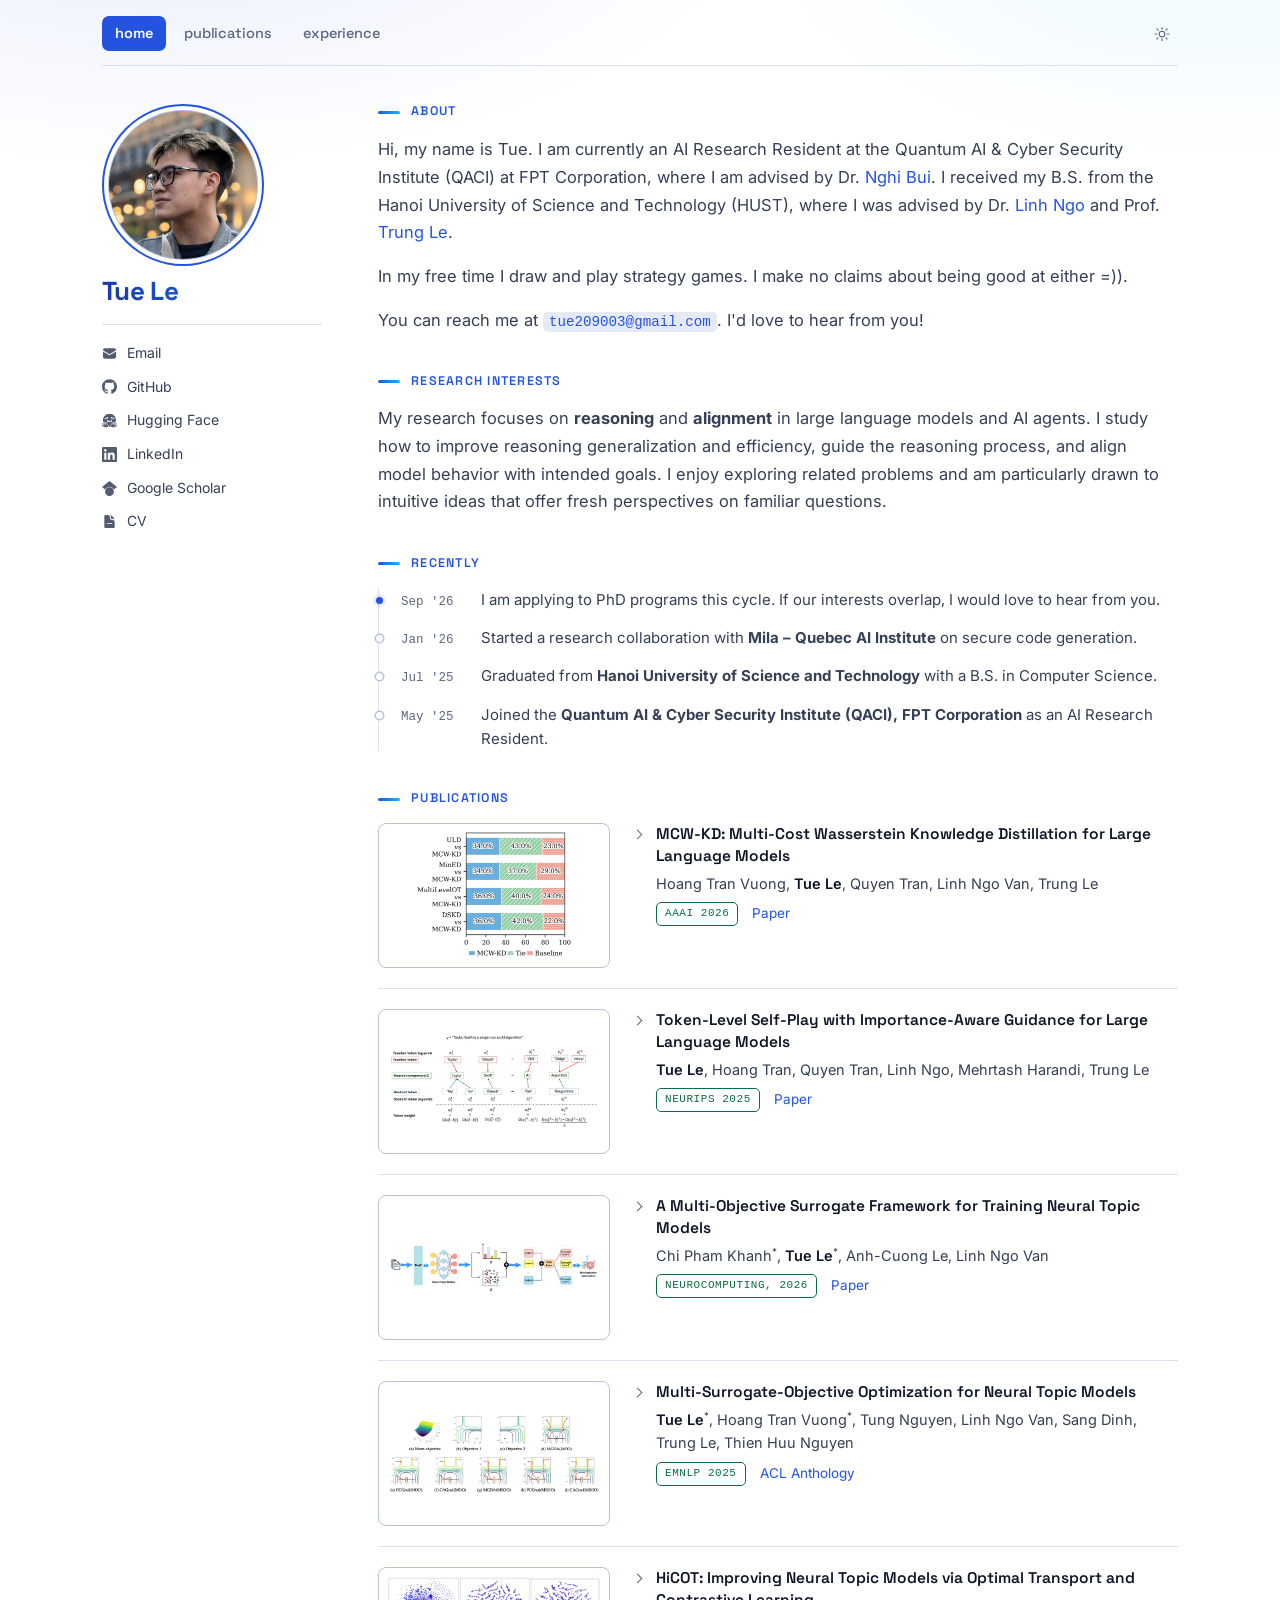
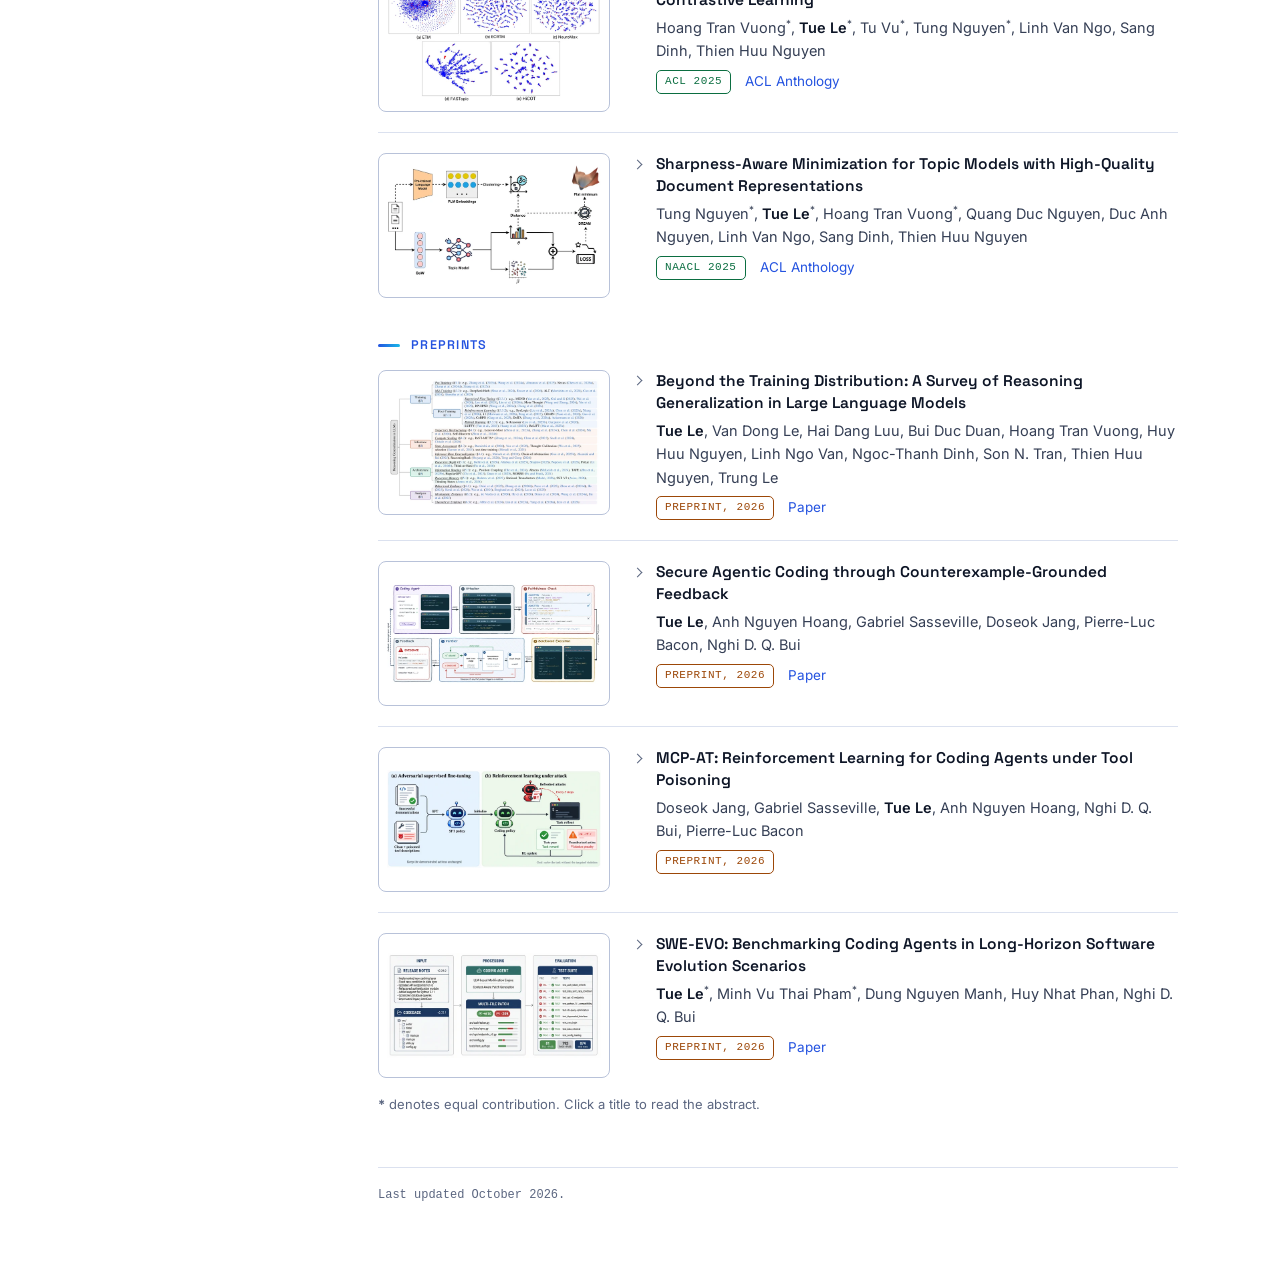
==== commit c7ece3ed: "Make the light-mode background white Co-Authored-By: Claude Opus 5.5 <noreply@anthropic.com>" ====
--- a/index.html
+++ b/index.html
@@ -48,7 +48,7 @@
     <link rel="icon" type="image/png" sizes="32x32" href="favicon-32.png?v=2026091111" />
     <link rel="icon" type="image/png" sizes="48x48" href="favicon-48.png?v=2026091111" />
     <link rel="apple-touch-icon" sizes="180x180" href="apple-touch-icon.png?v=2026091111" />
-    <link rel="stylesheet" href="styles.css?v=2026111802" />
+    <link rel="stylesheet" href="styles.css?v=2026112201" />
   </head>
   <body>
     <a class="skip-link" href="#main">Skip to content</a>
@@ -150,7 +150,7 @@
                 <p class="lead" data-edit-id="research-1">
                   My research focuses on <b>reasoning</b> and <b>alignment</b> in large language models and AI agents. I
                   study how to improve reasoning generalization and efficiency, guide the reasoning process, and align
-                  model behavior with intended goals, both in standard settings and in agentic tasks. I enjoy exploring
+                  model behavior with intended goals. I enjoy exploring
                   related problems and am particularly drawn to intuitive ideas that offer fresh perspectives on familiar
                   questions.
                 </p>
--- a/styles.css
+++ b/styles.css
@@ -6,7 +6,7 @@
 /* ---------- 1. Tokens ---------- */
 
 :root {
-  --bg: #f7f9fd;
+  --bg: #ffffff;
   --bg-soft: #eceff8;
   --text: #0d1526;
   --text-2: #353f55;
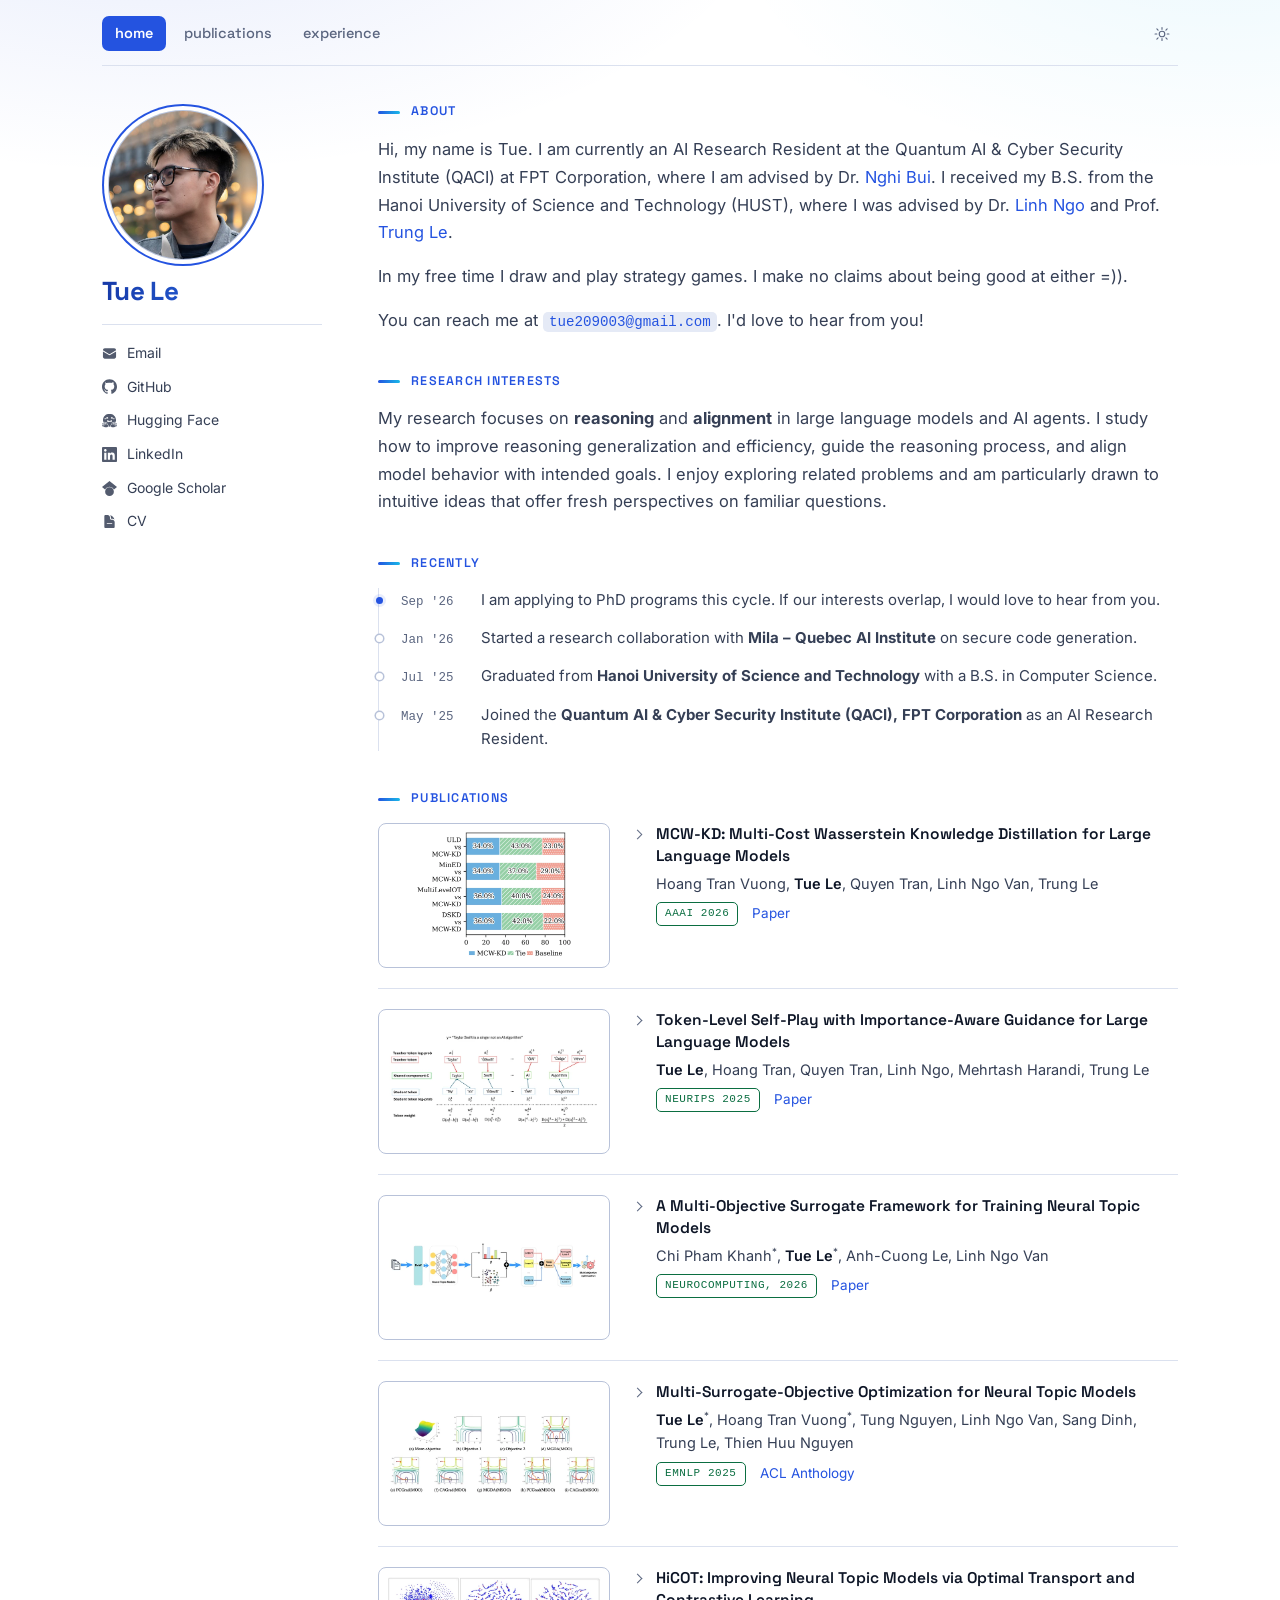
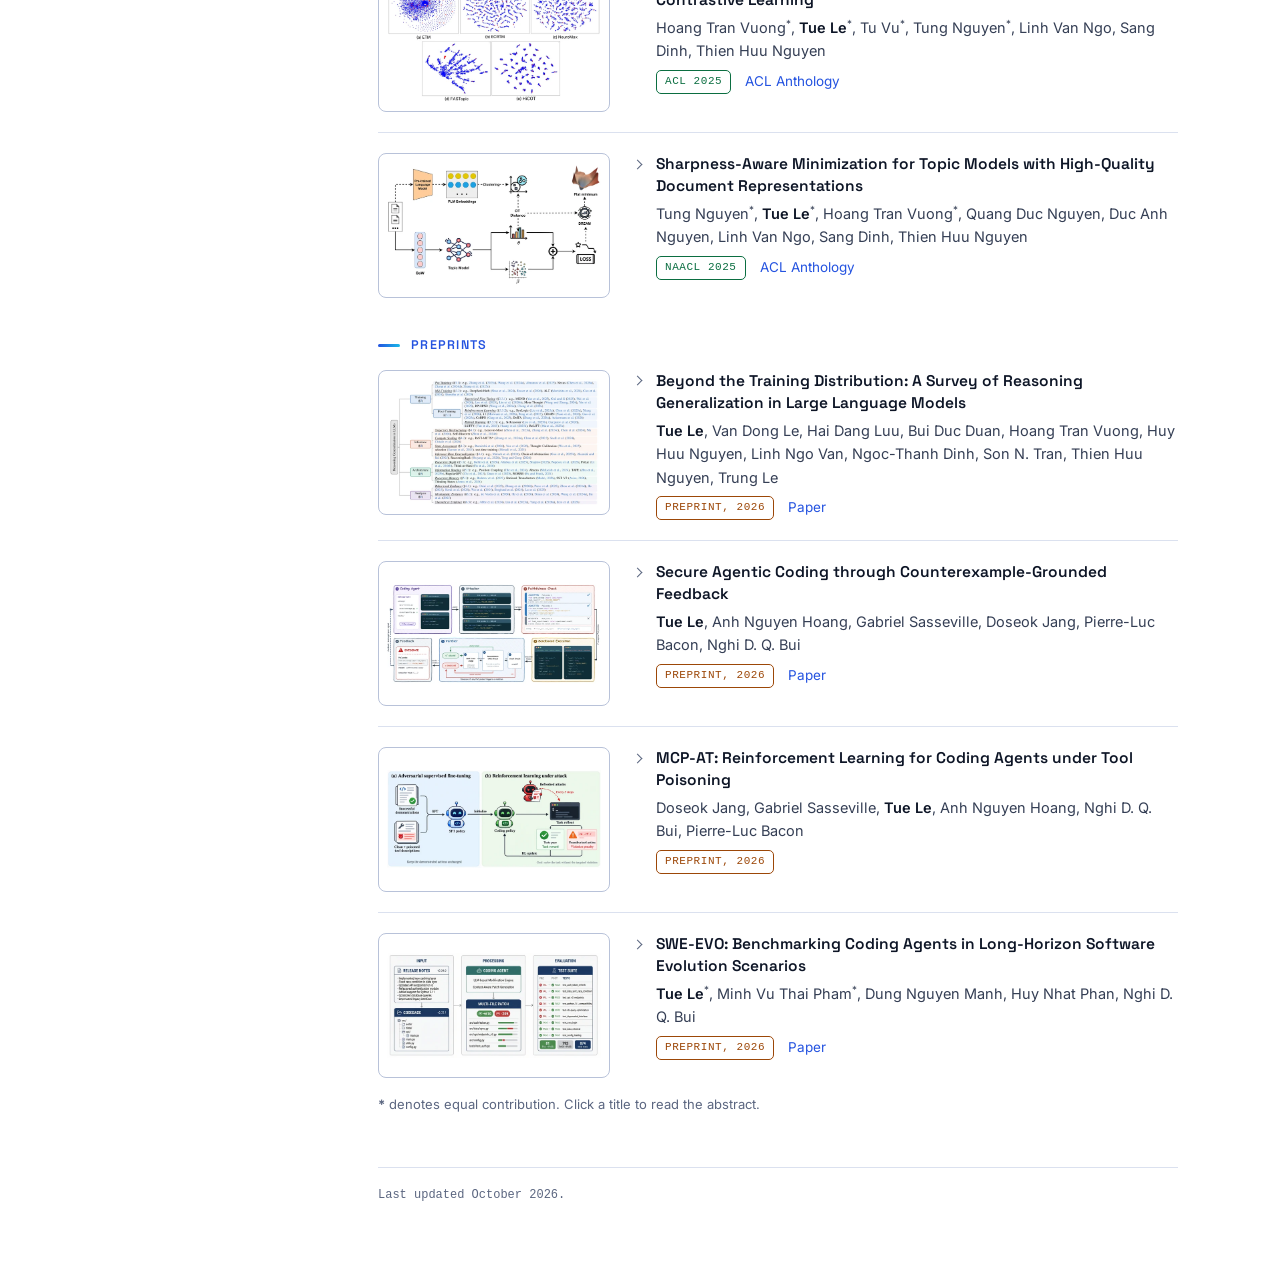
==== commit 57e30b73: "Trim the research interests sentence Co-Authored-By: Claude Opus 5.5 <noreply@anthropic.com>" ====
--- a/index.html
+++ b/index.html
@@ -48,7 +48,7 @@
     <link rel="icon" type="image/png" sizes="32x32" href="favicon-32.png?v=2026091111" />
     <link rel="icon" type="image/png" sizes="48x48" href="favicon-48.png?v=2026091111" />
     <link rel="apple-touch-icon" sizes="180x180" href="apple-touch-icon.png?v=2026091111" />
-    <link rel="stylesheet" href="styles.css?v=2026112201" />
+    <link rel="stylesheet" href="styles.css?v=2026111802" />
   </head>
   <body>
     <a class="skip-link" href="#main">Skip to content</a>
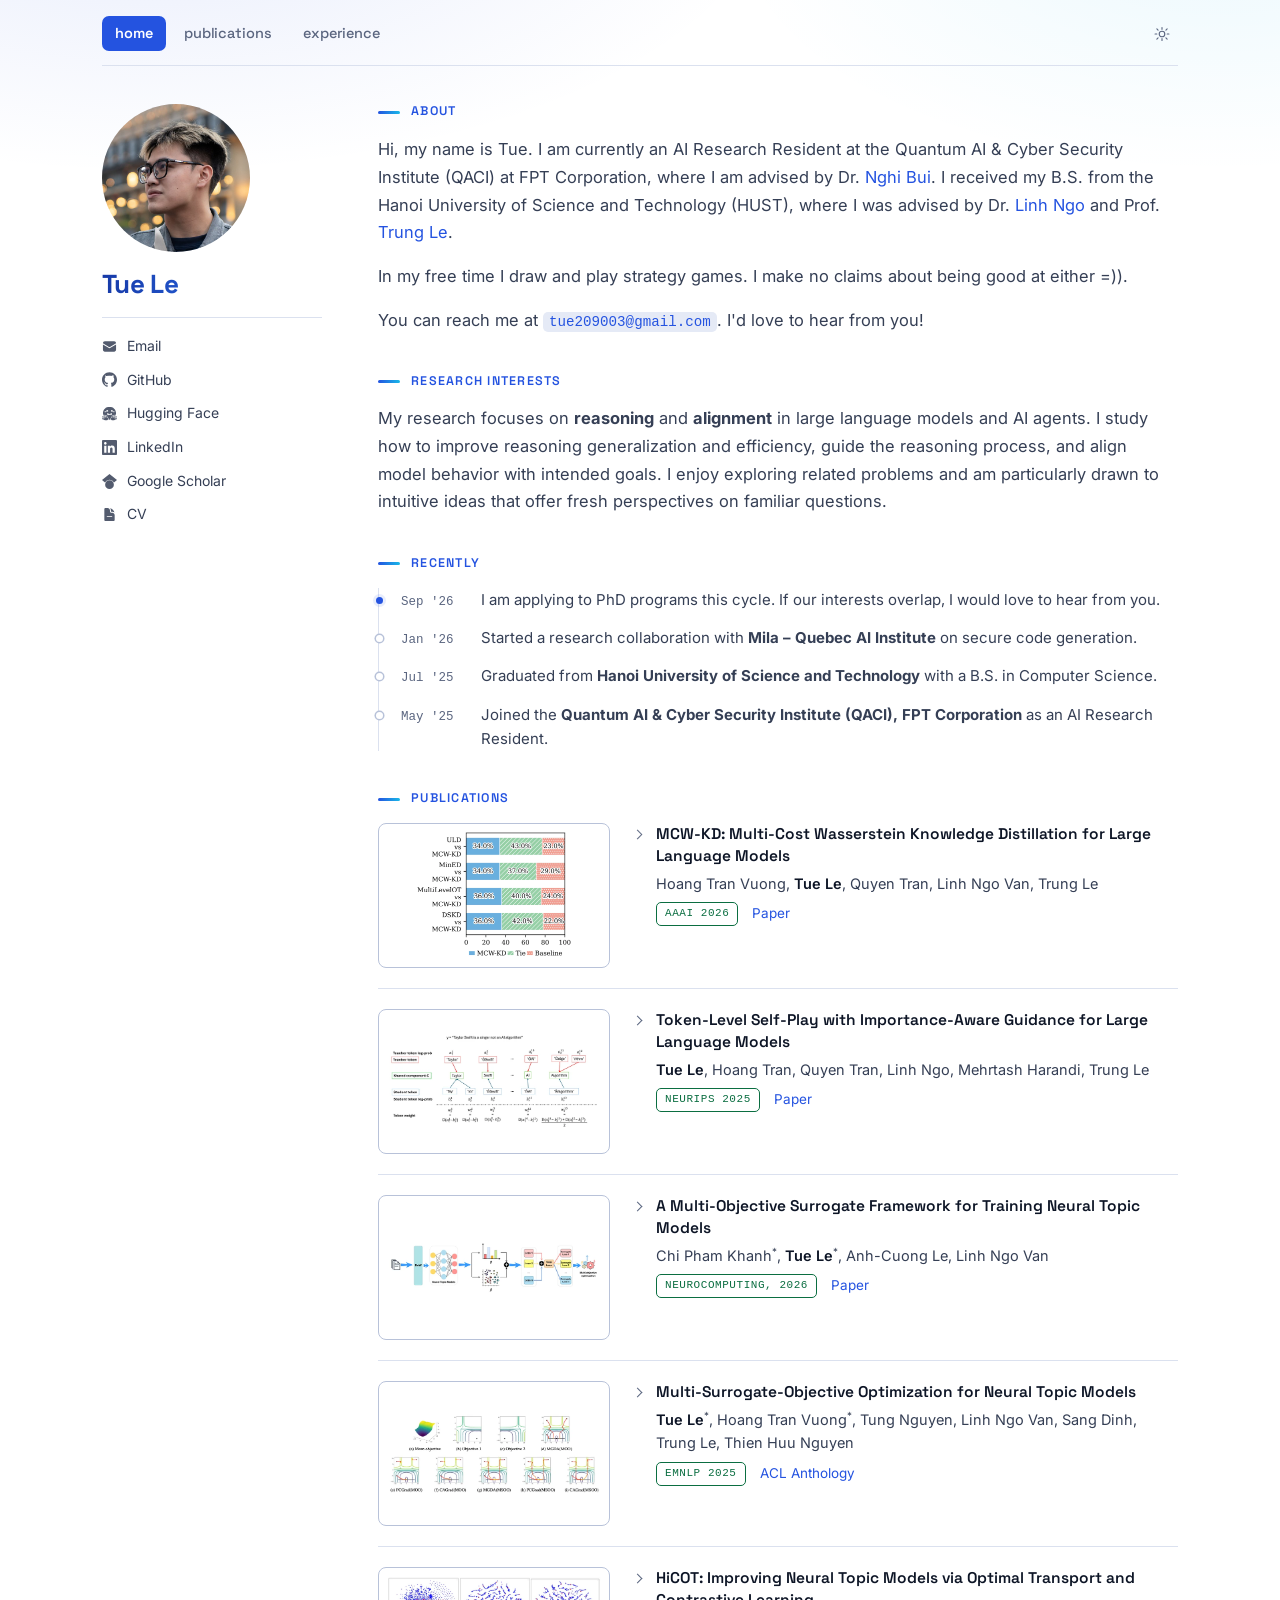
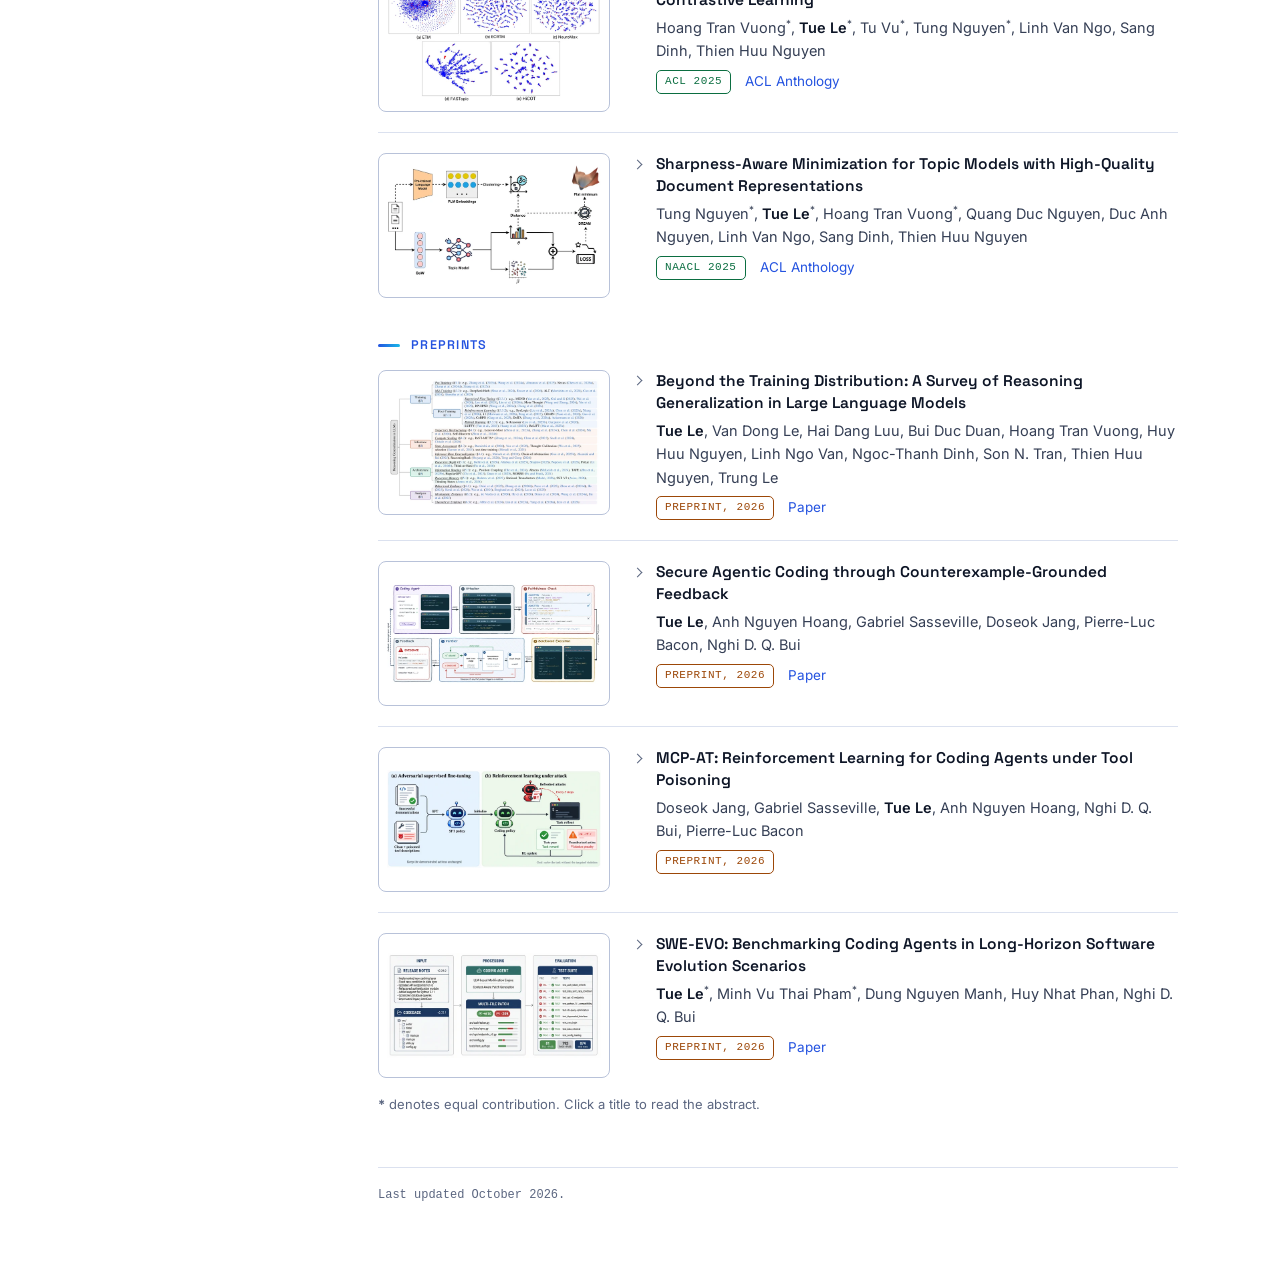
==== commit 05518503: "Drop the ring around the avatar Co-Authored-By: Claude Opus 5.5 <noreply@anthropic.com>" ====
--- a/index.html
+++ b/index.html
@@ -48,7 +48,7 @@
     <link rel="icon" type="image/png" sizes="32x32" href="favicon-32.png?v=2026091111" />
     <link rel="icon" type="image/png" sizes="48x48" href="favicon-48.png?v=2026091111" />
     <link rel="apple-touch-icon" sizes="180x180" href="apple-touch-icon.png?v=2026091111" />
-    <link rel="stylesheet" href="styles.css?v=2026111802" />
+    <link rel="stylesheet" href="styles.css?v=2026112202" />
   </head>
   <body>
     <a class="skip-link" href="#main">Skip to content</a>
--- a/styles.css
+++ b/styles.css
@@ -352,16 +352,13 @@
   top: 28px;
 }
 
-/* The ring is a 7px shadow; the margin keeps it inside the column edge. */
 .avatar {
   display: block;
   width: 148px;
   height: 148px;
-  margin: 7px;
   border-radius: 999px;
   object-fit: cover;
   background: var(--bg-soft);
-  box-shadow: 0 0 0 1px var(--rule-2), 0 0 0 5px var(--bg), 0 0 0 7px var(--accent);
 }
 
 .profile-name {
@@ -820,8 +817,6 @@
   .avatar {
     width: 76px;
     height: 76px;
-    margin: 5px;
-    box-shadow: 0 0 0 1px var(--rule-2), 0 0 0 3px var(--bg), 0 0 0 5px var(--accent);
   }
 
   .profile-name {
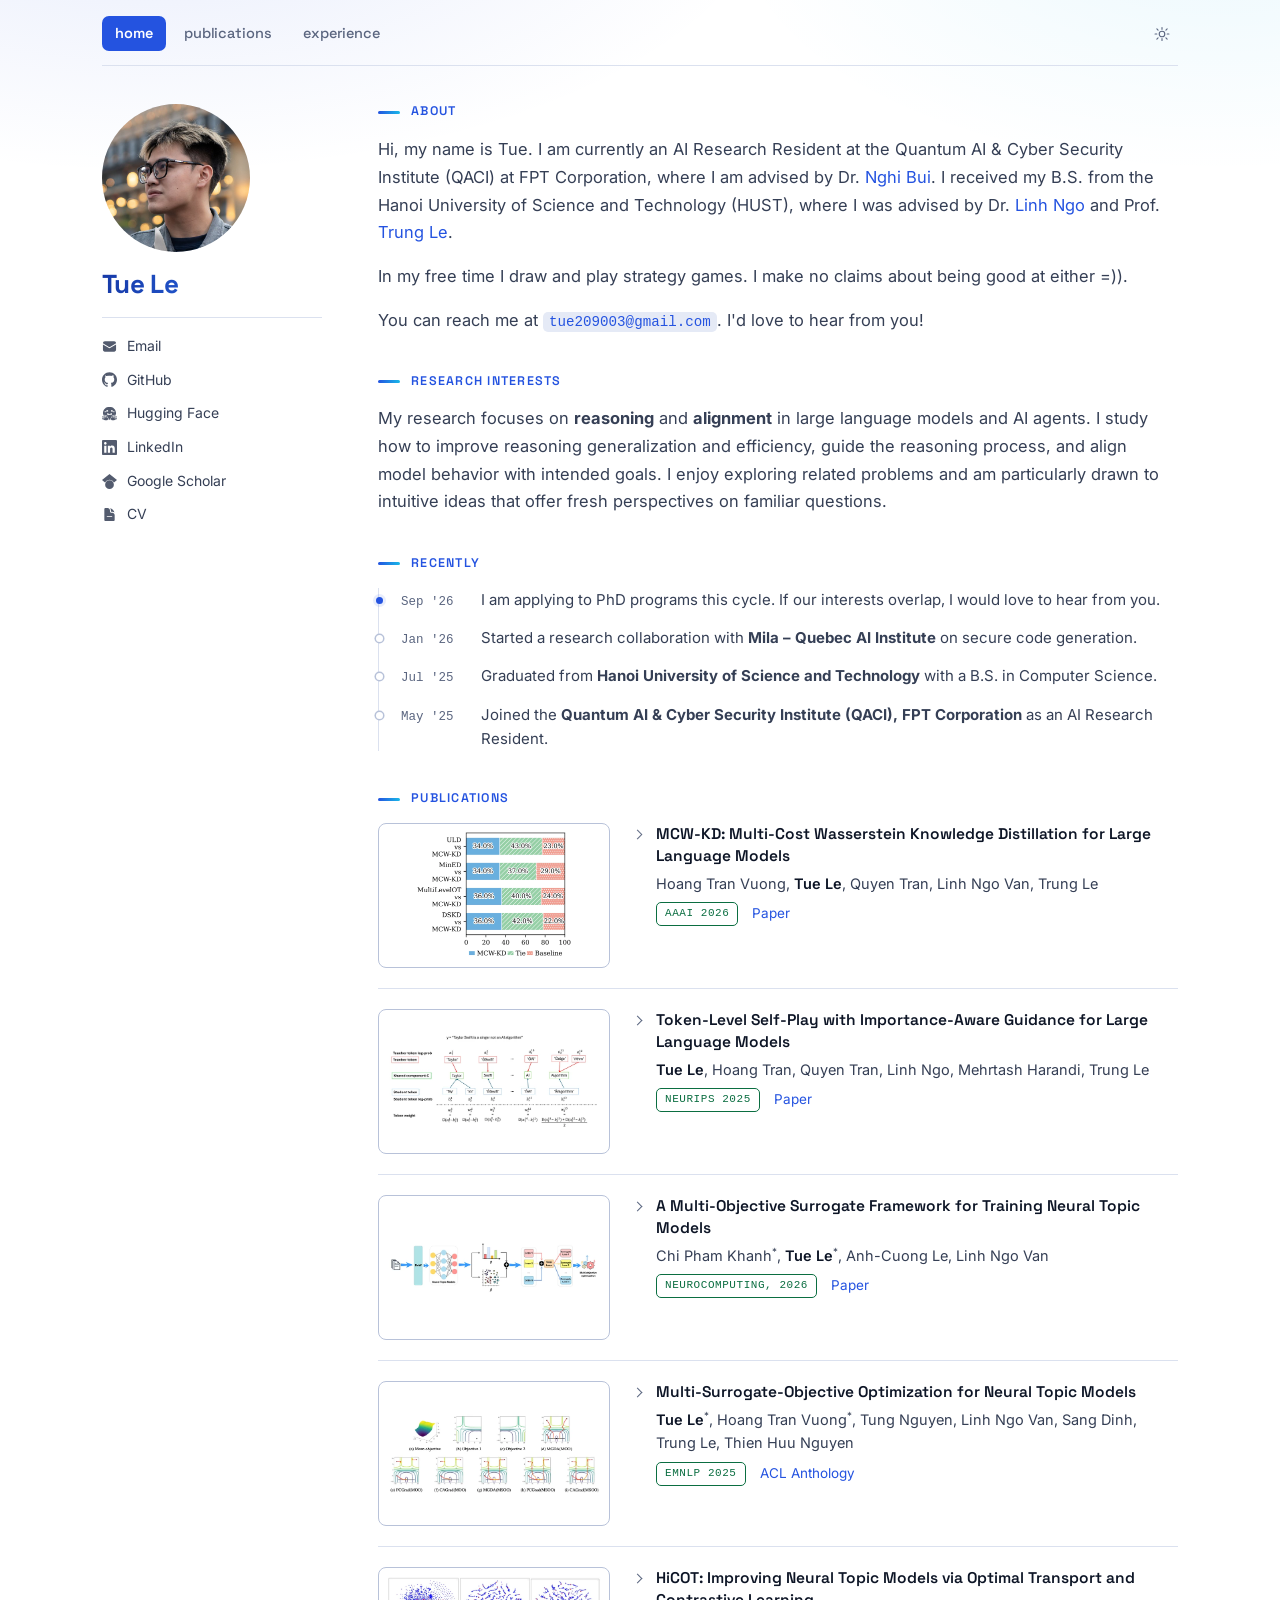
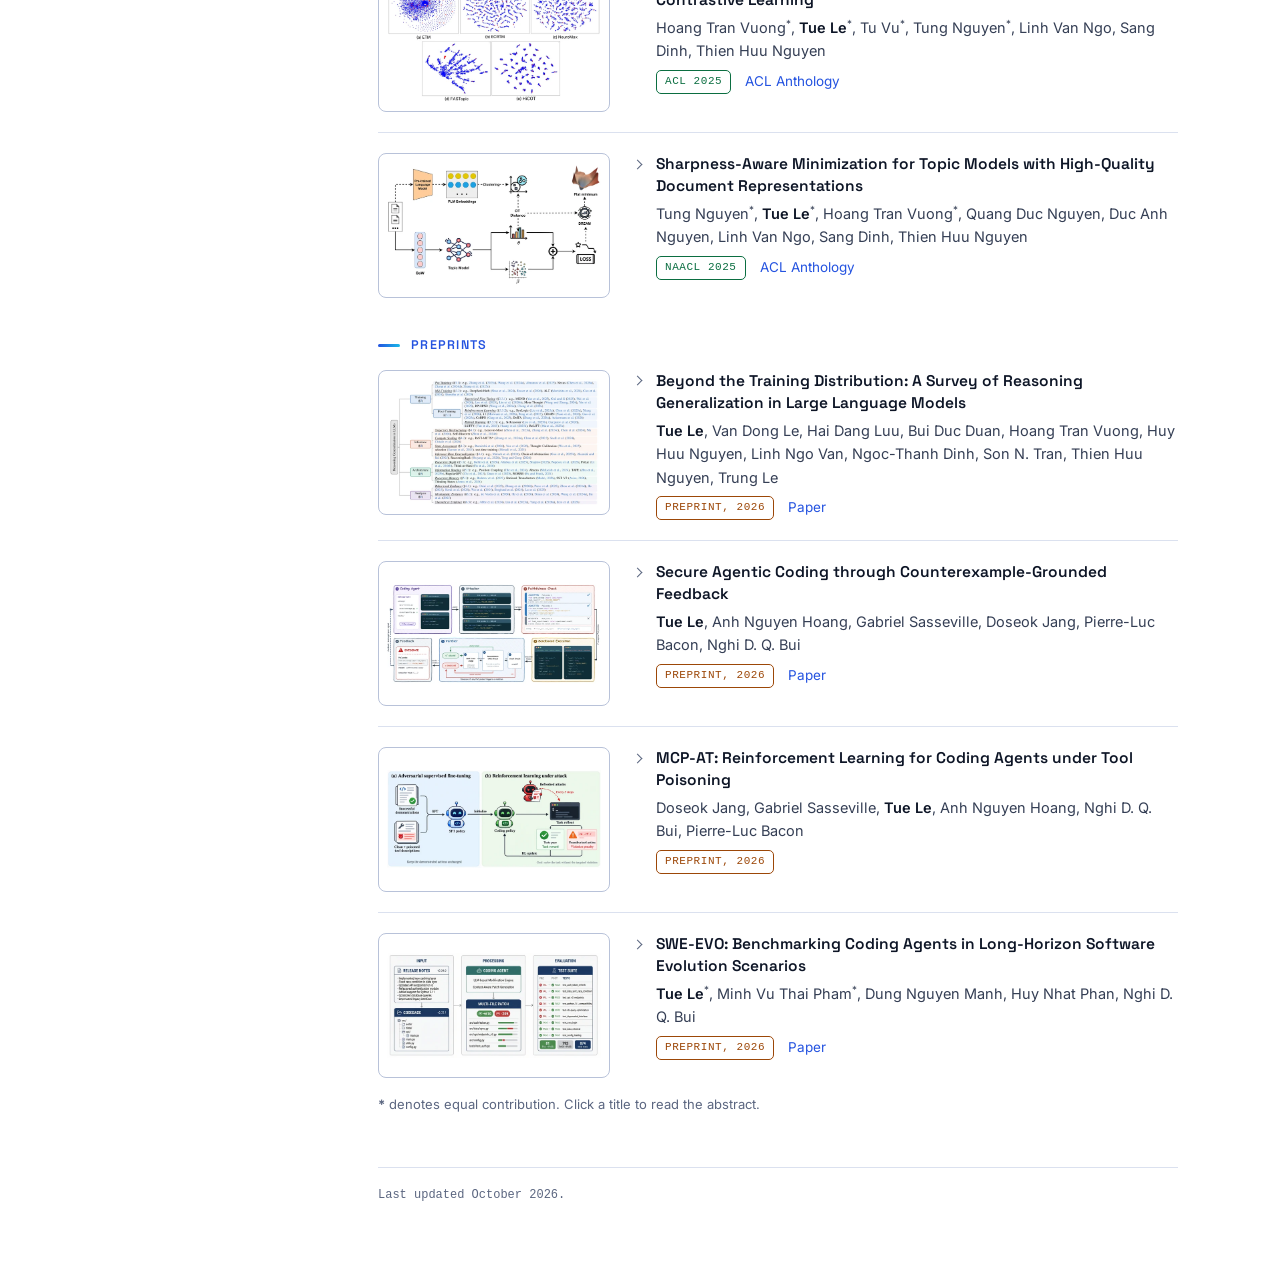
==== commit 75af16d2: "Show overall and major GPA; update resume Co-Authored-By: Claude Opus 5.5 <noreply@anthropic.com>" ====
--- a/index.html
+++ b/index.html
@@ -634,7 +634,7 @@
                   <span class="when">2021 – 25</span>
                   <span class="what">
                     <strong>B.S. Computer Science</strong>, Hanoi University of Science and Technology
-                    <span class="sub">Talented Program · GPA 3.4 / 4.0</span>
+                    <span class="sub">Talented Program · GPA: 3.4/4.0 (Overall), 3.7/4.0 (Major)</span>
                   </span>
                 </li>
                 <li class="row">
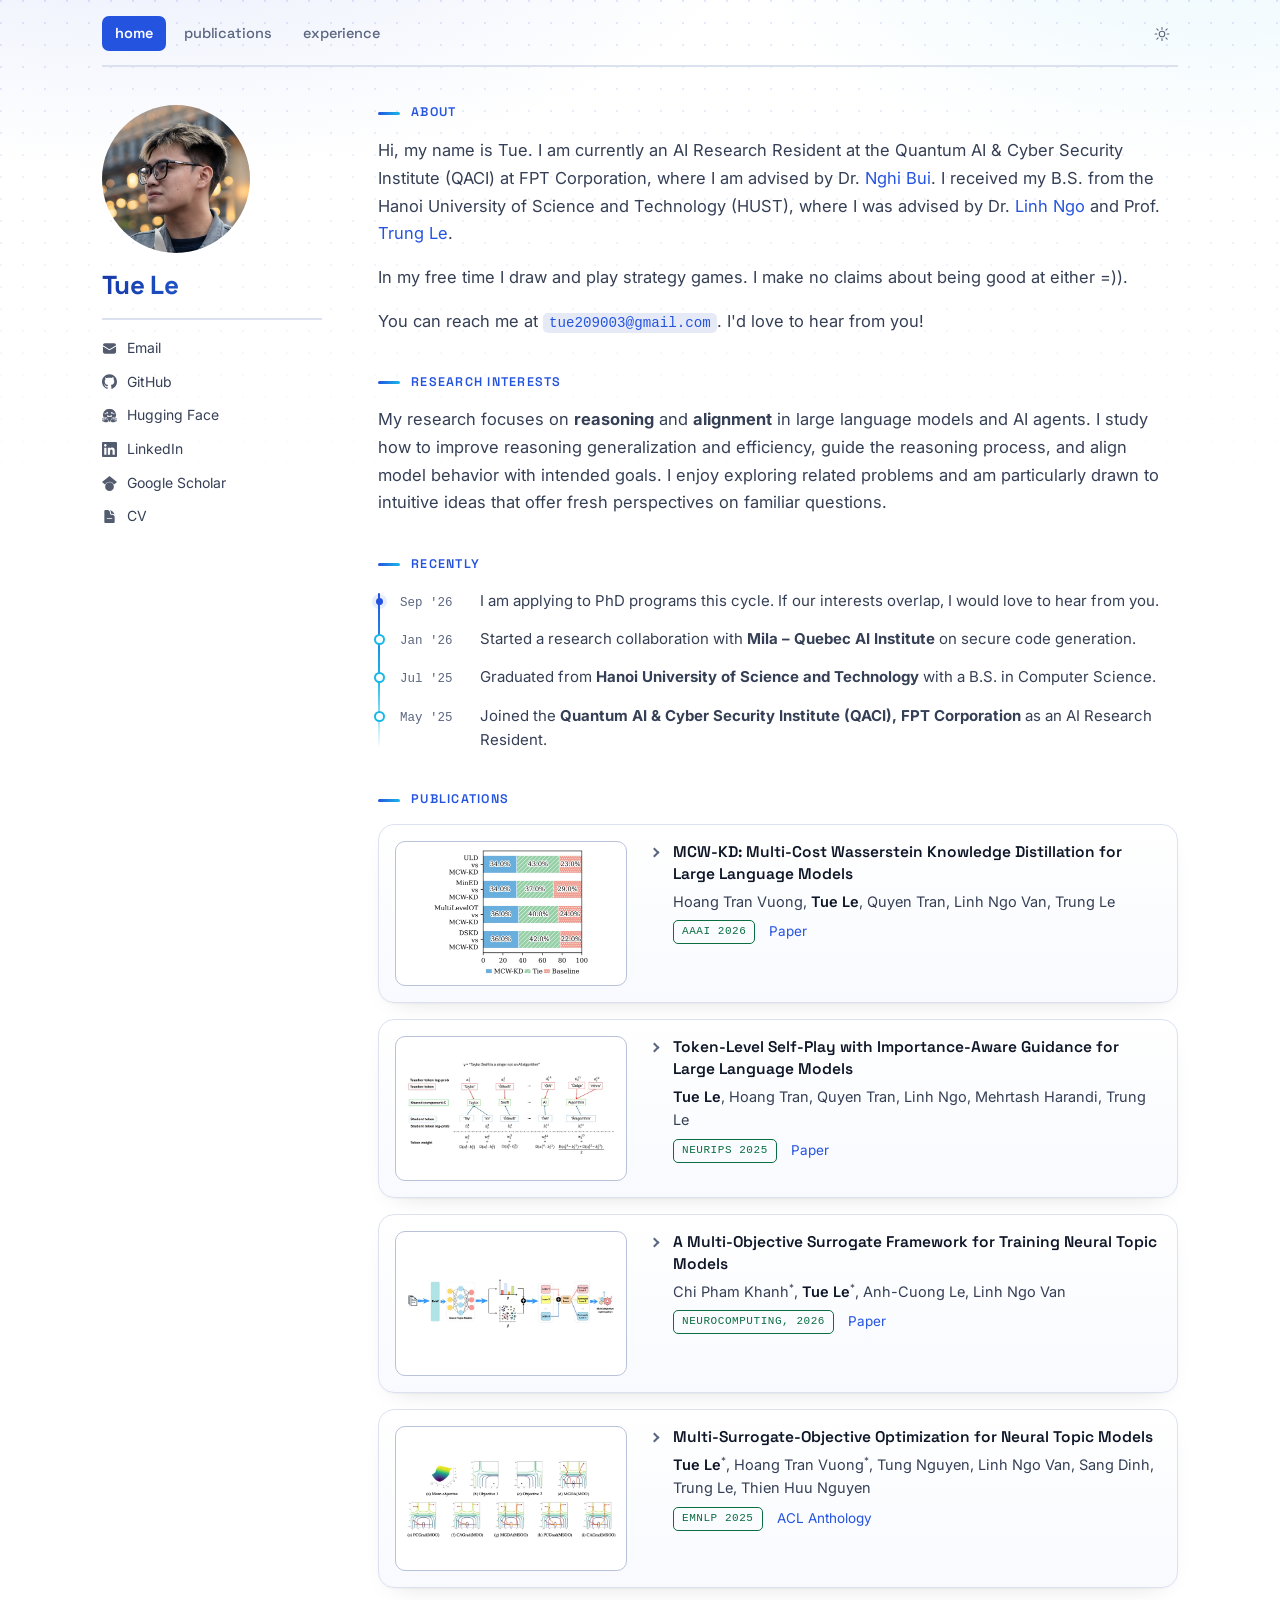
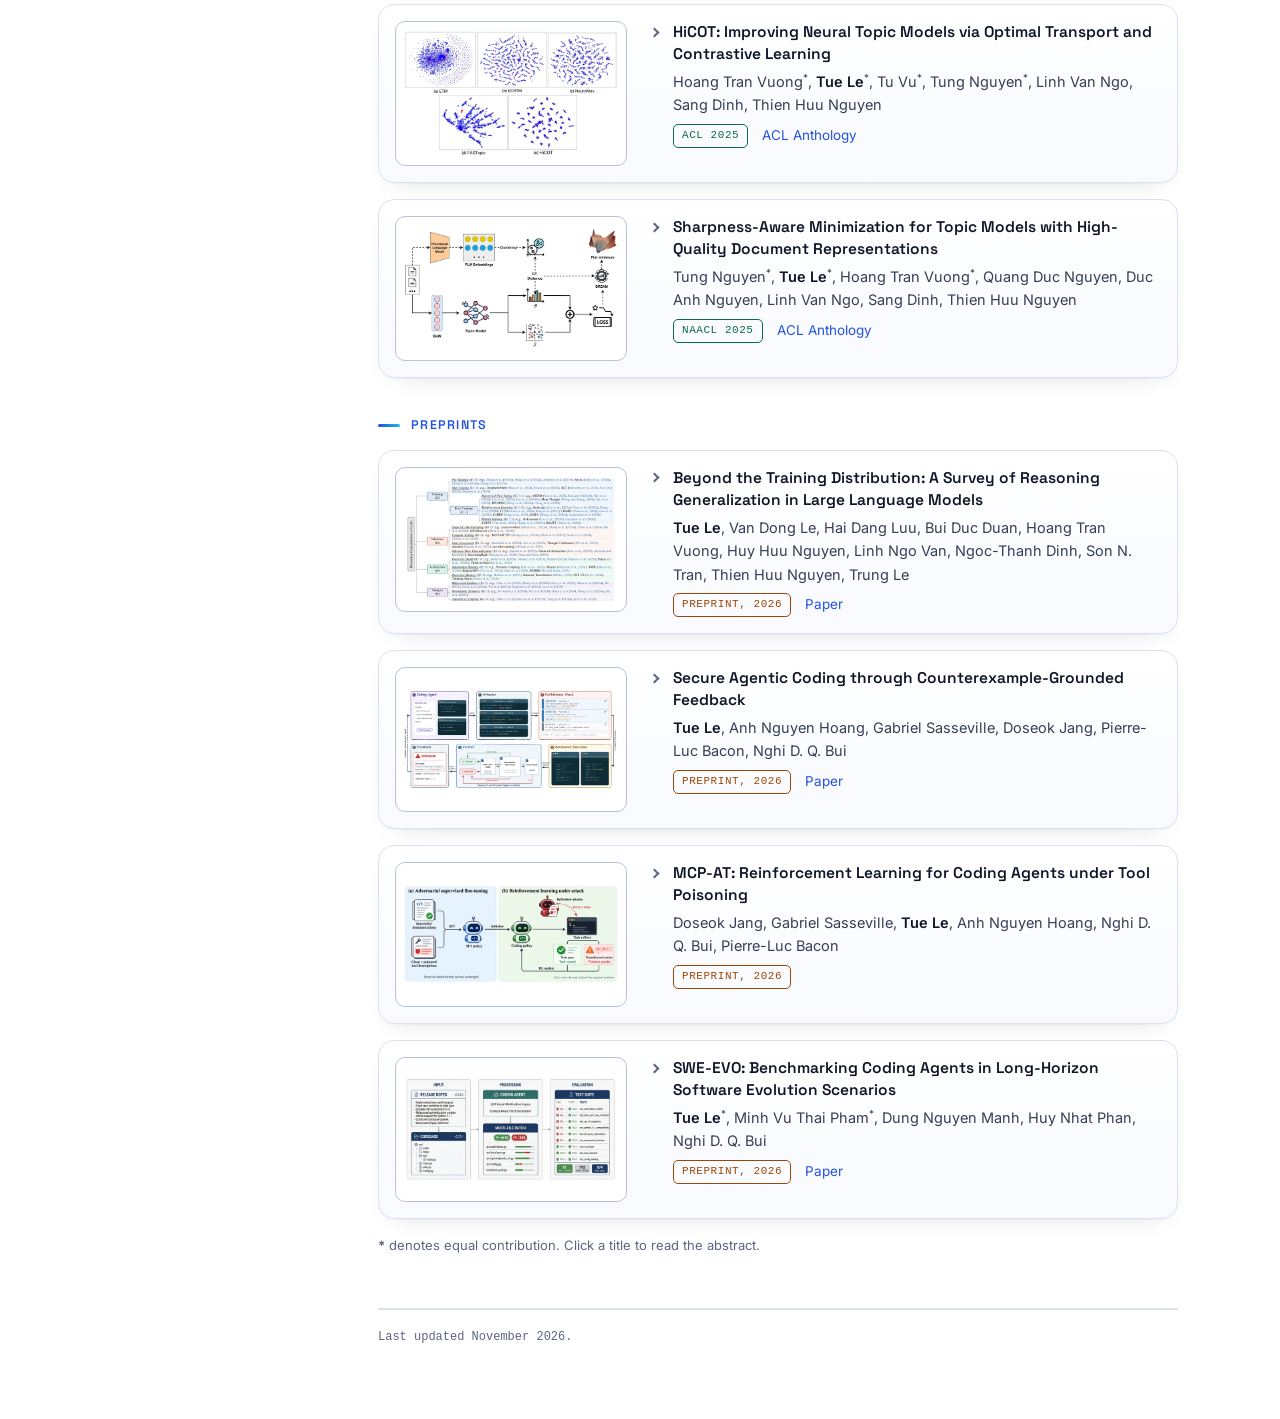
==== commit ccb368dc: "Update research experience from the new CV; papers as cards, thicker lines Experience: advisors for " ====
--- a/index.html
+++ b/index.html
@@ -48,7 +48,7 @@
     <link rel="icon" type="image/png" sizes="32x32" href="favicon-32.png?v=2026091111" />
     <link rel="icon" type="image/png" sizes="48x48" href="favicon-48.png?v=2026091111" />
     <link rel="apple-touch-icon" sizes="180x180" href="apple-touch-icon.png?v=2026091111" />
-    <link rel="stylesheet" href="styles.css?v=2026112202" />
+    <link rel="stylesheet" href="styles.css?v=2026112203" />
   </head>
   <body>
     <a class="skip-link" href="#main">Skip to content</a>
@@ -593,8 +593,13 @@
                   <span class="when">2026 — now</span>
                   <span class="what">
                     <strong>Research Collaborator</strong>, Mila – Quebec AI Institute · Remote
+                    <span class="adv">
+                      Advisors:
+                      <a href="https://scholar.google.com/citations?user=QwybxYsAAAAJ&amp;hl=en" target="_blank" rel="noopener">Nghi Bui</a>,
+                      <a href="https://scholar.google.com/citations?user=9H77FYYAAAAJ&amp;hl=en" target="_blank" rel="noopener">Pierre-Luc Bacon</a>
+                    </span>
                     <span class="sub" data-edit-id="exp-2">
-                      Training and inference methods for the security, safety, and reliability of coding agents.
+                      Training and inference methods to improve the security, safety, and reliability of coding agents.
                     </span>
                   </span>
                 </li>
@@ -602,9 +607,27 @@
                   <span class="when">2025 — now</span>
                   <span class="what">
                     <strong>AI Research Resident</strong>, Quantum AI &amp; Cyber Security Institute (QACI), FPT Corporation · Hanoi
+                    <span class="adv">
+                      Advisor:
+                      <a href="https://scholar.google.com/citations?user=QwybxYsAAAAJ&amp;hl=en" target="_blank" rel="noopener">Nghi Bui</a>
+                    </span>
                     <span class="sub" data-edit-id="exp-1">
-                      Training and evaluation pipelines for reasoning and coding models: post-training recipes, benchmark
-                      design, and the measurement work needed to tell a real capability gain from a benchmark artifact.
+                      Training and evaluation pipelines to improve the reasoning, reliability, and generalization of
+                      autonomous coding agents.
+                    </span>
+                  </span>
+                </li>
+                <li class="row">
+                  <span class="when">2025 — now</span>
+                  <span class="what">
+                    <strong>Research Assistant</strong>, DreamAI Laboratory · Remote
+                    <span class="adv">
+                      Advisors:
+                      <a href="https://scholar.google.com/citations?user=gysdMxwAAAAJ&amp;hl=en" target="_blank" rel="noopener">Trung Le</a>,
+                      <a href="https://scholar.google.com/citations?user=tZ78MoQAAAAJ&amp;hl=en" target="_blank" rel="noopener">Linh Ngo Van</a>
+                    </span>
+                    <span class="sub" data-edit-id="exp-5">
+                      Post-training methods to improve the reasoning and alignment of large language models.
                     </span>
                   </span>
                 </li>
@@ -620,9 +643,13 @@
                 <li class="row">
                   <span class="when">2023 – 25</span>
                   <span class="what">
-                    <strong>Research Student</strong>, Data Science Lab, BKAI – HUST · Hanoi
+                    <strong>Research Assistant</strong>, Data Science Lab, BKAI – HUST · Hanoi
+                    <span class="adv">
+                      Advisor:
+                      <a href="https://scholar.google.com/citations?user=tZ78MoQAAAAJ&amp;hl=en" target="_blank" rel="noopener">Linh Ngo Van</a>
+                    </span>
                     <span class="sub" data-edit-id="exp-4">
-                      Optimization algorithms for training stability and generalization across optimization tasks.
+                      Optimization algorithms to improve training stability and generalization across tasks.
                     </span>
                   </span>
                 </li>
@@ -677,7 +704,7 @@
           </main>
 
           <footer class="site-footer">
-            <p>Last updated October 2026.</p>
+            <p>Last updated November 2026.</p>
           </footer>
         </div>
       </div>
--- a/styles.css
+++ b/styles.css
@@ -1,6 +1,6 @@
 /* ==========================================================================
    Tue Le — personal homepage
-   Cool white, cobalt accent, Space Grotesk for anything that names things.
+   Cool white, cobalt accent, papers as cards, Space Grotesk for anything that names things.
    ========================================================================== */
 
 /* ---------- 1. Tokens ---------- */
@@ -26,6 +26,10 @@
   --name-to: #2f7dff;
   --glow: rgba(36, 83, 224, 0.11);
   --glow-2: rgba(0, 170, 230, 0.08);
+  --dot: rgba(36, 83, 224, 0.13);
+  --card: linear-gradient(180deg, #ffffff, #f8faff);
+  --card-shadow: 0 1px 2px rgba(13, 21, 38, 0.04), 0 10px 26px -18px rgba(13, 21, 38, 0.22);
+  --card-shadow-hover: 0 16px 36px -20px rgba(36, 83, 224, 0.42);
 
   --font: "Inter", -apple-system, BlinkMacSystemFont, "Segoe UI", Roboto, "Helvetica Neue", sans-serif;
   --font-display: "Space Grotesk", "Inter", -apple-system, BlinkMacSystemFont, "Segoe UI", sans-serif;
@@ -56,6 +60,10 @@
   --name-to: #82a8ff;
   --glow: rgba(70, 110, 255, 0.2);
   --glow-2: rgba(0, 170, 230, 0.1);
+  --dot: rgba(130, 168, 255, 0.1);
+  --card: linear-gradient(180deg, #111830, #0e1529);
+  --card-shadow: 0 1px 2px rgba(0, 0, 0, 0.3), 0 10px 26px -18px rgba(0, 0, 0, 0.7);
+  --card-shadow-hover: 0 16px 36px -20px rgba(130, 168, 255, 0.35);
 }
 
 /* ---------- 2. Base ---------- */
@@ -72,6 +80,7 @@
 
 /* Two faint glows at the top of the page; they scroll away with the content. */
 body {
+  position: relative;
   margin: 0;
   background:
     radial-gradient(900px 420px at 12% -120px, var(--glow), transparent 70%),
@@ -86,6 +95,20 @@
   text-rendering: optimizeLegibility;
 }
 
+/* A faint dot grid behind the top of the page that fades out going down. */
+body::before {
+  content: "";
+  position: absolute;
+  inset: 0 0 auto 0;
+  height: 520px;
+  z-index: -1;
+  pointer-events: none;
+  background-image: radial-gradient(circle at 1px 1px, var(--dot) 1.1px, transparent 1.6px);
+  background-size: 22px 22px;
+  -webkit-mask-image: linear-gradient(#000, transparent);
+  mask-image: linear-gradient(#000, transparent);
+}
+
 h1,
 h2,
 h3 {
@@ -184,7 +207,7 @@
   gap: 16px;
   padding: 16px 0 14px;
   margin-bottom: 38px;
-  border-bottom: 1px solid var(--rule);
+  border-bottom: 2px solid var(--rule);
 }
 
 .tabs {
@@ -332,7 +355,7 @@
 .panel-foot {
   margin-top: 32px;
   padding-top: 18px;
-  border-top: 1px solid var(--rule);
+  border-top: 2px solid var(--rule);
   font-size: 14px;
   color: var(--text-3);
 }
@@ -376,7 +399,7 @@
   display: grid;
   gap: 1px;
   padding-top: 12px;
-  border-top: 1px solid var(--rule);
+  border-top: 2px solid var(--rule);
 }
 
 .profile-links a {
@@ -424,10 +447,22 @@
 /* ---------- 6. Home: recently ---------- */
 
 .news-list {
+  position: relative;
   display: grid;
   gap: 14px;
   padding-left: 22px;
-  border-left: 1px solid var(--rule);
+}
+
+/* The timeline: a 2px line that runs from blue to cyan and fades out. */
+.news-list::before {
+  content: "";
+  position: absolute;
+  left: 0;
+  top: 4px;
+  bottom: 4px;
+  width: 2px;
+  border-radius: 2px;
+  background: linear-gradient(var(--accent), var(--accent-2) 55%, transparent);
 }
 
 .news-list li {
@@ -442,18 +477,18 @@
 .news-list li::before {
   content: "";
   position: absolute;
-  left: -25.5px;
+  left: -24.5px;
   top: 0.6em;
   width: 7px;
   height: 7px;
   border-radius: 999px;
   background: var(--bg);
-  box-shadow: 0 0 0 1.5px var(--rule-2);
+  box-shadow: 0 0 0 2px var(--accent-2);
 }
 
 .news-list li:first-child::before {
   background: var(--accent);
-  box-shadow: 0 0 0 3px var(--accent-wash);
+  box-shadow: 0 0 0 4px var(--accent-wash);
 }
 
 .when {
@@ -471,15 +506,33 @@
 
 .pubs {
   display: grid;
-}
-
+  gap: 16px;
+}
+
+/* Each paper is a card that lifts a little on hover. */
 .pub {
   display: grid;
   grid-template-columns: 232px minmax(0, 1fr);
   gap: 24px;
   align-items: start;
-  padding: 20px 0;
-  border-bottom: 1px solid var(--rule);
+  padding: 16px 18px 16px 16px;
+  border: 1.5px solid var(--rule);
+  border-radius: 16px;
+  background: var(--card);
+  box-shadow: var(--card-shadow);
+  transition: transform 0.2s var(--ease), box-shadow 0.2s var(--ease), border-color 0.2s var(--ease);
+}
+
+.pub:hover {
+  transform: translateY(-2px);
+  border-color: var(--rule-2);
+  box-shadow: var(--card-shadow-hover);
+}
+
+@media (prefers-reduced-motion: reduce) {
+  .pub:hover {
+    transform: none;
+  }
 }
 
 /* Paper figures are drawn on white, so the frame stays white in dark mode too.
@@ -488,8 +541,8 @@
   display: block;
   aspect-ratio: 16 / 10;
   padding: 8px;
-  border: 1px solid var(--rule-2);
-  border-radius: 8px;
+  border: 1.5px solid var(--rule-2);
+  border-radius: 10px;
   background: #fff;
   overflow: hidden;
   transition: border-color 0.15s var(--ease), box-shadow 0.15s var(--ease);
@@ -527,15 +580,6 @@
 /* A title with no abstract behind it: plain text, aligned with the toggles. */
 .pub-title-plain {
   padding-left: 22px;
-}
-
-.pub:first-child {
-  padding-top: 0;
-}
-
-.pub:last-child {
-  border-bottom: 0;
-  padding-bottom: 0;
 }
 
 .pub-title {
@@ -570,8 +614,8 @@
   top: 0.5em;
   width: 7px;
   height: 7px;
-  border-right: 1.8px solid var(--text-3);
-  border-bottom: 1.8px solid var(--text-3);
+  border-right: 2.2px solid var(--text-3);
+  border-bottom: 2.2px solid var(--text-3);
   transform: rotate(-45deg);
   transition: transform 0.2s var(--ease), border-color 0.15s var(--ease);
 }
@@ -593,7 +637,7 @@
 
 .pub-abstract p {
   padding: 2px 0 2px 14px;
-  border-left: 2px solid var(--accent-wash);
+  border-left: 3px solid var(--accent-wash);
 }
 
 .abs-note {
@@ -628,7 +672,7 @@
 /* Green = accepted / published; the preprint overrides to amber below. */
 .venue {
   padding: 2px 8px;
-  border: 1px solid currentColor;
+  border: 1.5px solid currentColor;
   border-radius: 5px;
   color: var(--accepted);
   font-family: var(--font-mono);
@@ -673,12 +717,19 @@
   font-weight: 400;
 }
 
+.row .adv {
+  display: block;
+  margin-top: 2px;
+  color: var(--text-3);
+  font-size: 14px;
+}
+
 /* ---------- 9. Footer ---------- */
 
 .site-footer {
   margin-top: 52px;
   padding-top: 18px;
-  border-top: 1px solid var(--rule);
+  border-top: 2px solid var(--rule);
   font-family: var(--font-mono);
   font-size: 12px;
   color: var(--text-3);
@@ -837,7 +888,7 @@
     margin: 0;
     height: 31px;
     padding: 0 11px;
-    border: 1px solid var(--rule-2);
+    border: 1.5px solid var(--rule-2);
     border-radius: 8px;
     font-size: 13px;
   }
